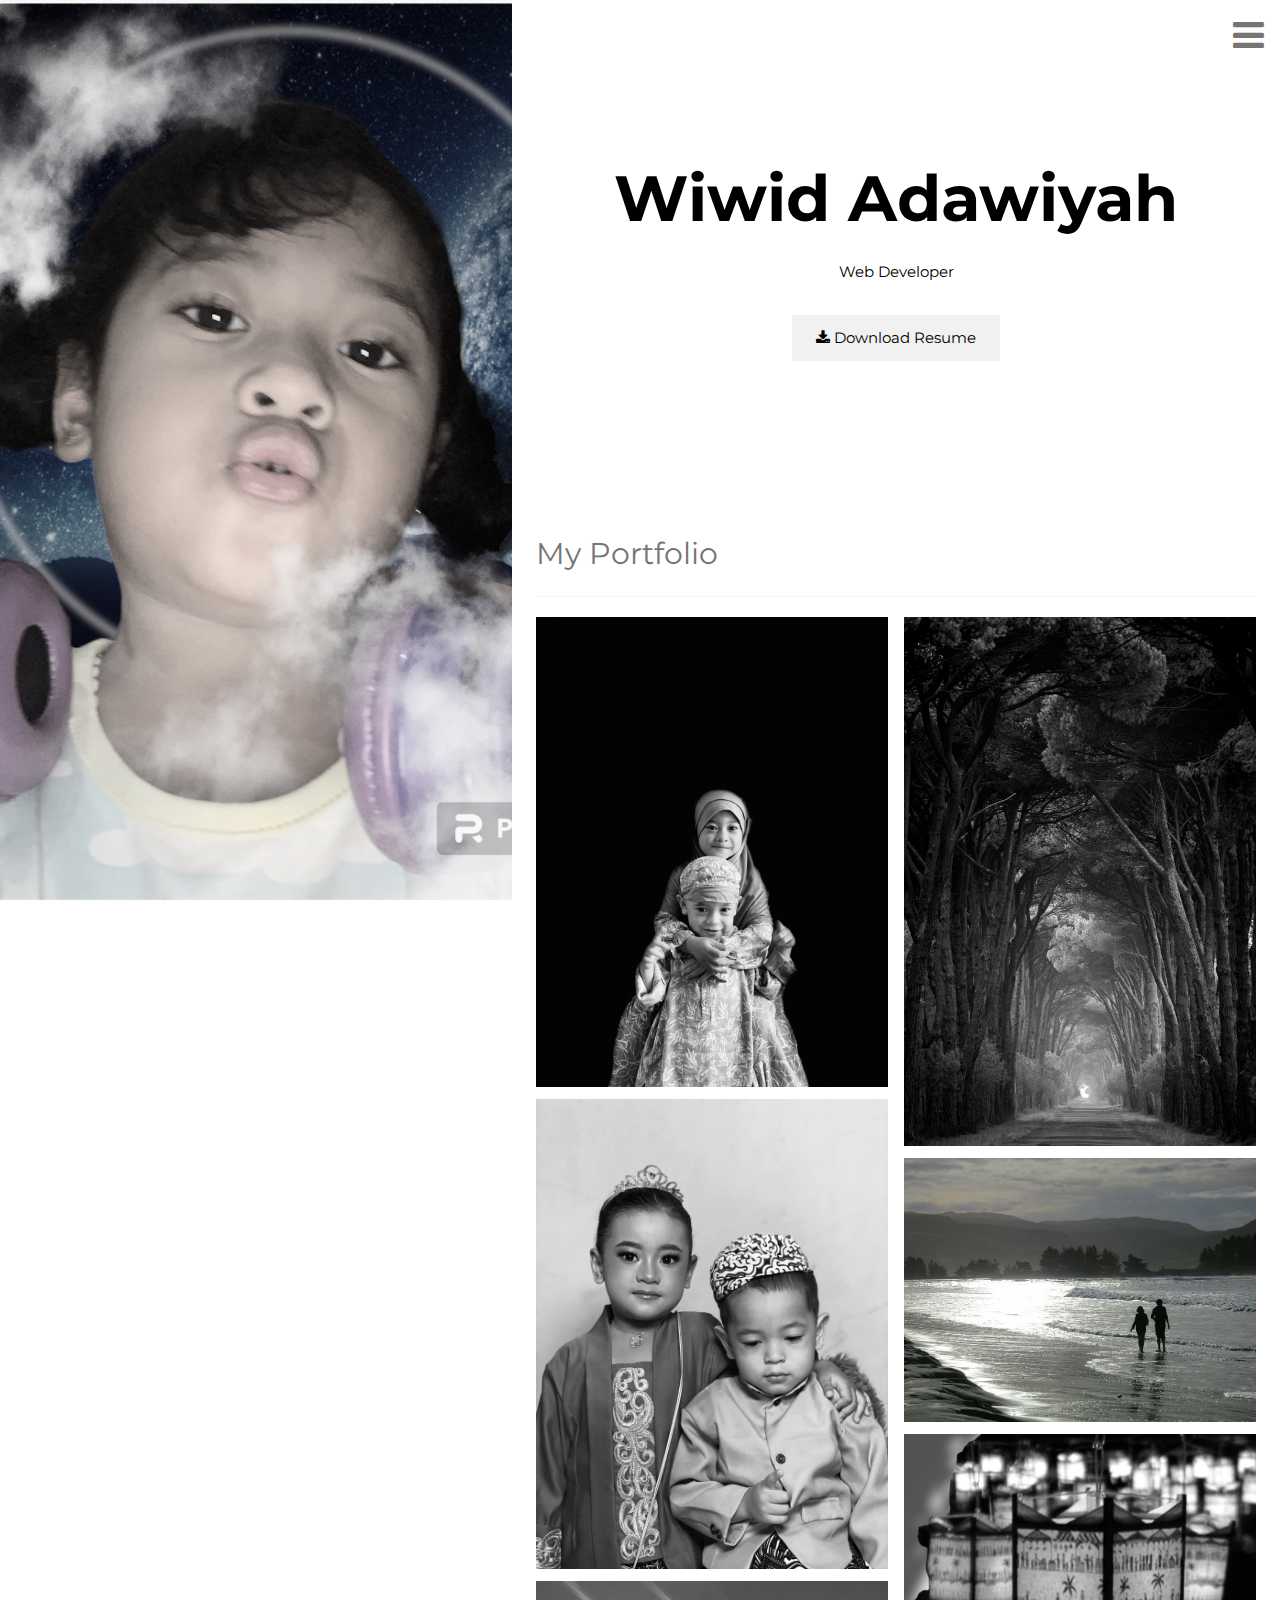
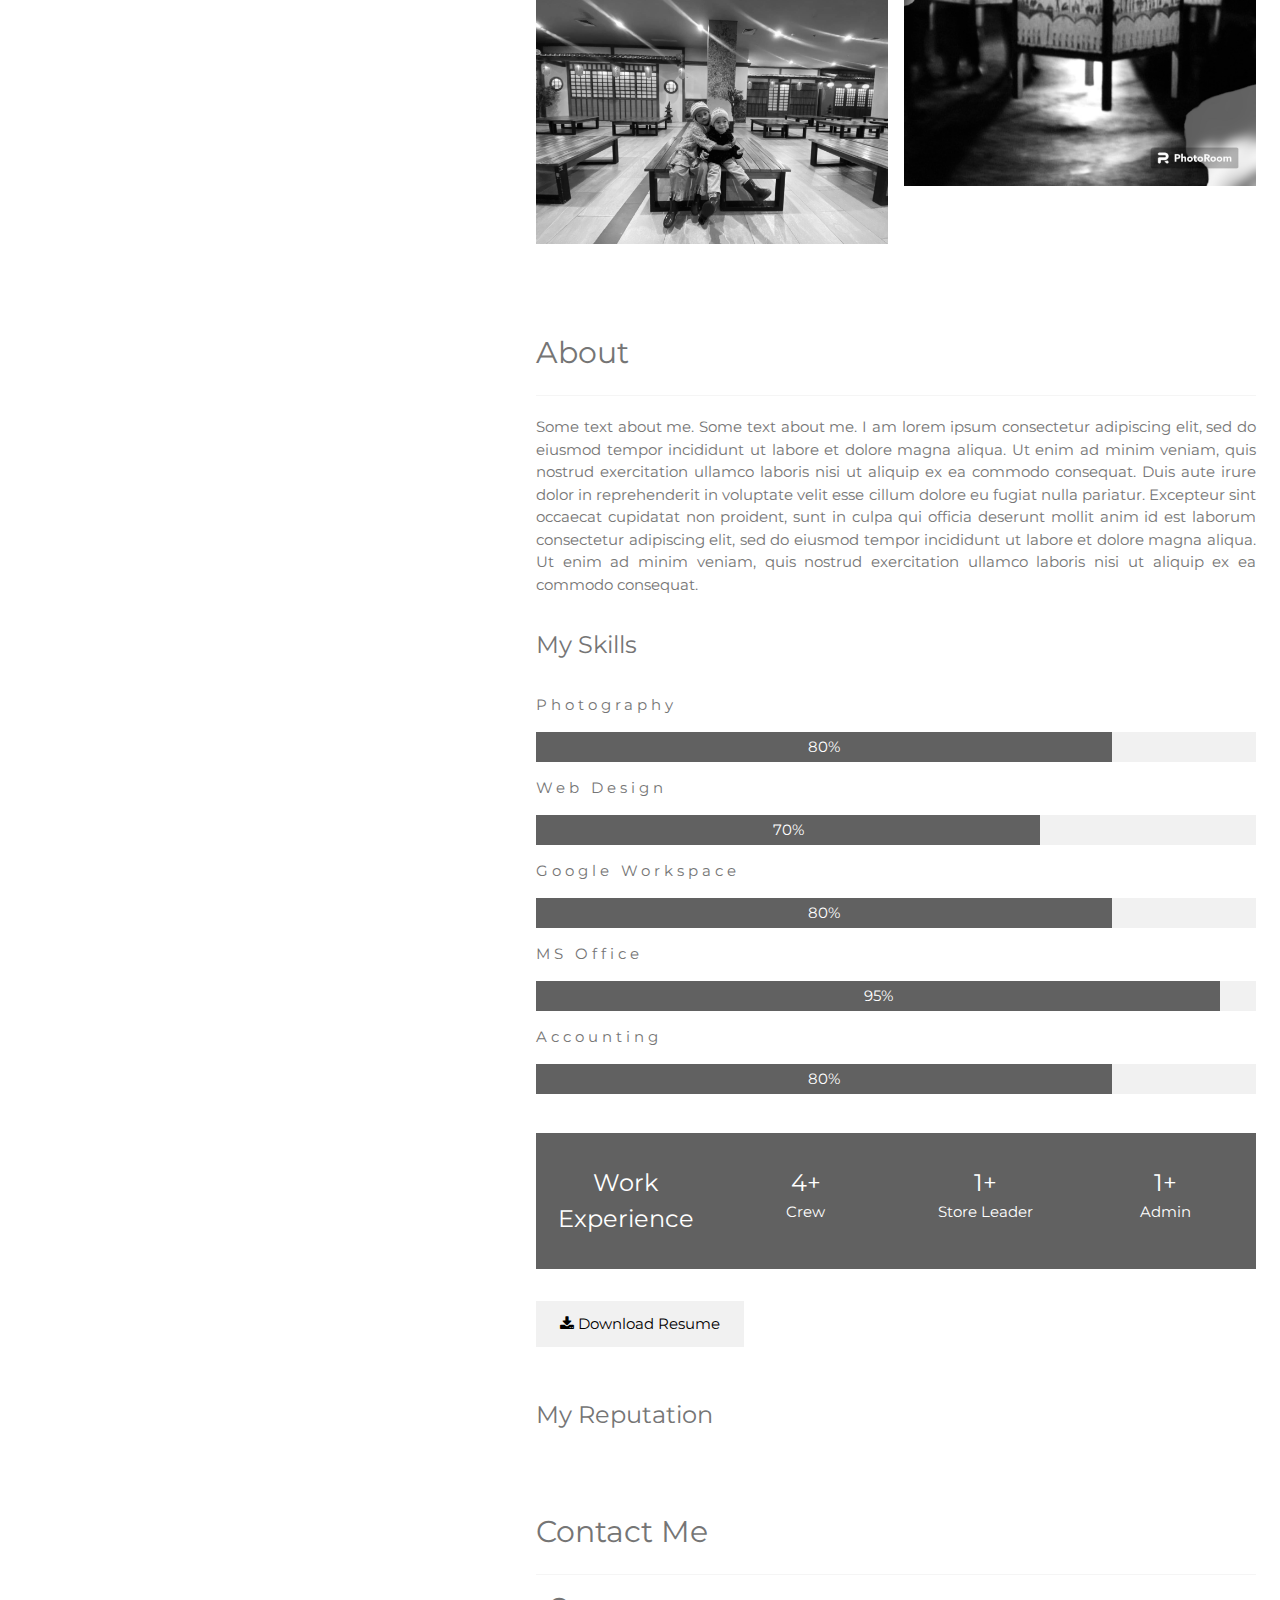
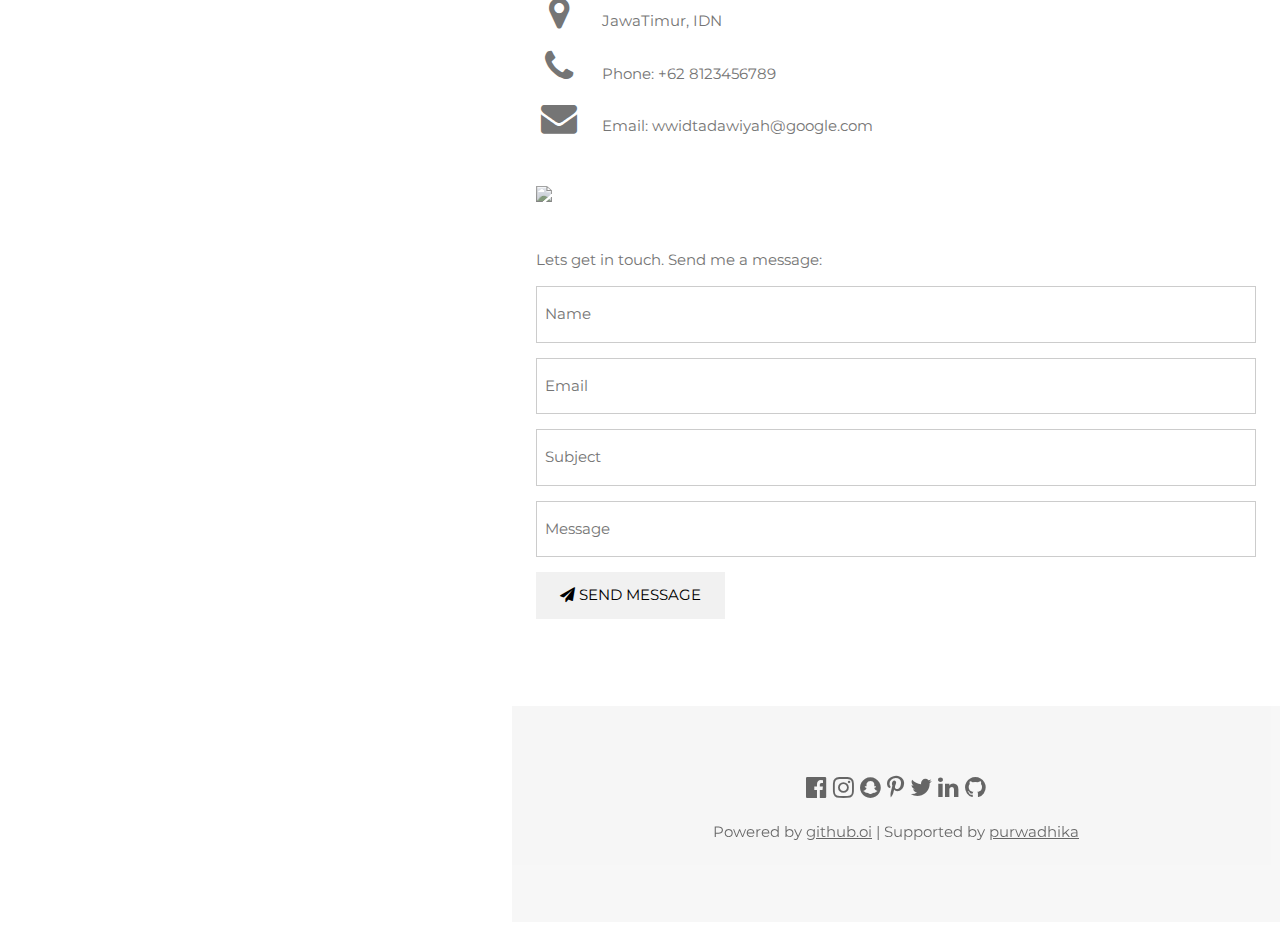
==== index.html @ 4a8b93b8 "add" ====
<!DOCTYPE html>
<html>
<title>Web Portofolio</title>
<meta charset="UTF-8">
<meta name="viewport" content="width=device-width, initial-scale=1">
<link rel="stylesheet" href="https://www.w3schools.com/w3css/4/w3.css">
<link rel="stylesheet" href="https://fonts.googleapis.com/css?family=Montserrat">
<link rel="stylesheet" href="https://cdnjs.cloudflare.com/ajax/libs/font-awesome/4.7.0/css/font-awesome.min.css">
<style>
body, h1,h2,h3,h4,h5,h6 {font-family: "Montserrat", sans-serif}
.w3-row-padding img {margin-bottom: 12px}
.bgimg {
  background-position: center;
  background-repeat: no-repeat;
  background-size: cover;
  background-image: url('img/mono_profil_img.jpeg');
  min-height: 100%;
}
</style>
<body>

<!-- Sidebar with image -->
<nav class="w3-sidebar w3-hide-medium w3-hide-small" style="width:40%">
  <div class="bgimg"></div>
</nav>

<!-- Hidden Sidebar (reveals when clicked on menu icon)-->
<nav class="w3-sidebar w3-black w3-animate-right w3-xxlarge" style="display:none;padding-top:150px;right:0;z-index:2" id="mySidebar">
  <a href="javascript:void(0)" onclick="closeNav()" class="w3-button w3-black w3-xxxlarge w3-display-topright" style="padding:0 12px;">
    <i class="fa fa-remove"></i>
  </a>
  <div class="w3-bar-block w3-center">
    <a href="#" class="w3-bar-item w3-button w3-text-grey w3-hover-black" onclick="closeNav()">Home</a>
    <a href="#portfolio" class="w3-bar-item w3-button w3-text-grey w3-hover-black" onclick="closeNav()">Portfolio</a>
    <a href="#about" class="w3-bar-item w3-button w3-text-grey w3-hover-black" onclick="closeNav()">About</a>
    <a href="#contact" class="w3-bar-item w3-button w3-text-grey w3-hover-black" onclick="closeNav()">Contact</a>
  </div>
</nav>

<!-- Page Content -->
<div class="w3-main w3-padding-large" style="margin-left:40%">

  <!-- Menu icon to open sidebar -->
  <span class="w3-button w3-top w3-white w3-xxlarge w3-text-grey w3-hover-text-black" style="width:auto;right:0;" onclick="openNav()"><i class="fa fa-bars"></i></span>

  <!-- Header -->
  <header class="w3-container w3-center" style="padding:128px 16px" id="home">
    <h1 class="w3-jumbo"><b>Wiwid Adawiyah</b></h1>
    <p>Web Developer</p>
    <img src="img/mono_profil_img.jpeg" class="w3-image w3-hide-large w3-hide-small w3-round" style="display:block;width:60%;margin:auto;">
    <img src="img/mono_profil_img.jpeg" class="w3-image w3-hide-large w3-hide-medium w3-round" width="1000" height="1333">
    <button class="w3-button w3-light-grey w3-padding-large w3-margin-top">
      <i class="fa fa-download"></i> Download Resume
    </button>
  </header>

  <!-- Portfolio Section -->
  <div class="w3-padding-32 w3-content" id="portfolio">
    <h2 class="w3-text-grey">My Portfolio</h2>
    <hr class="w3-opacity">

    <!-- Grid for photos -->
    <div class="w3-row-padding" style="margin:0 -16px">
      <div class="w3-half">
        <img src="img/mono_dark.jpg" style="width:100%">
        <img src="img/mono_kartini.jpg" style="width:100%">
        <img src="img/mono_salju.jpg" style="width:100%">
      </div>

      <div class="w3-half">
        <img src="img/mono_natur.jpeg" style="width:100%">
        <img src="img/mono_beach.jpeg" style="width:100%">
        <img src="img/damarkurung.JPG" style="width:100%">
      </div>
    <!-- End photo grid -->
    </div>
  <!-- End Portfolio Section -->
  </div>

  <!-- About Section -->
  <div class="w3-content w3-justify w3-text-grey w3-padding-32" id="about">
    <h2>About</h2>
    <hr class="w3-opacity">
    <p>Some text about me. Some text about me. I am lorem ipsum consectetur adipiscing elit, sed do eiusmod tempor incididunt ut labore et dolore magna aliqua. Ut enim ad minim veniam, quis nostrud exercitation ullamco laboris nisi ut aliquip ex ea commodo
      consequat. Duis aute irure dolor in reprehenderit in voluptate velit esse cillum dolore eu fugiat nulla pariatur. Excepteur sint occaecat cupidatat non proident, sunt in culpa qui officia deserunt mollit anim id est laborum consectetur adipiscing
      elit, sed do eiusmod tempor incididunt ut labore et dolore magna aliqua. Ut enim ad minim veniam, quis nostrud exercitation ullamco laboris nisi ut aliquip ex ea commodo consequat.
    </p>
    <h3 class="w3-padding-16">My Skills</h3>
    <p class="w3-wide">Photography</p>
    <div class="w3-light-grey">
      <div class="w3-container w3-center w3-padding-small w3-dark-grey" style="width:80%">80%</div>
    </div>
    <p class="w3-wide">Web Design</p>
    <div class="w3-light-grey">
      <div class="w3-container w3-center w3-padding-small w3-dark-grey" style="width:70%">70%</div>
    </div>
    <p class="w3-wide">Google Workspace</p>
    <div class="w3-light-grey">
      <div class="w3-container w3-center w3-padding-small w3-dark-grey" style="width:80%">80%</div>
    </div>
    <p class="w3-wide">MS Office</p>
    <div class="w3-light-grey">
      <div class="w3-container w3-center w3-padding-small w3-dark-grey" style="width:95%">95%</div>
    </div>
    <p class="w3-wide">Accounting</p>
    <div class="w3-light-grey">
      <div class="w3-container w3-center w3-padding-small w3-dark-grey" style="width:80%">80%</div>
    </div><br>

    <div class="w3-row w3-center w3-dark-grey w3-padding-16 w3-section">
      <div class="w3-quarter w3-section">
        <span class="w3-xlarge">Work Experience</span><br> 
      </div>
      <div class="w3-quarter w3-section">
        <span class="w3-xlarge">4+</span><br>
        Crew
      </div>
      <div class="w3-quarter w3-section">
        <span class="w3-xlarge">1+</span><br>
        Store Leader
      </div>
      <div class="w3-quarter w3-section">
        <span class="w3-xlarge">1+</span><br>
        Admin
      </div>
    </div>

    <button class="w3-button w3-light-grey w3-padding-large w3-section">
      <i class="fa fa-download"></i> Download Resume
    </button>

    <!-- Testimonials -->
    <h3 class="w3-padding-24">My Reputation</h3>


  <!-- Contact Section -->
  <div class="w3-padding-32 w3-content w3-text-grey" id="contact" style="margin-bottom:64px">
    <h2>Contact Me</h2>
    <hr class="w3-opacity">

    <div class="w3-section">
      <p><i class="fa fa-map-marker fa-fw w3-xxlarge w3-margin-right"></i> JawaTimur, IDN</p>
      <p><i class="fa fa-phone fa-fw w3-xxlarge w3-margin-right"></i> Phone: +62 8123456789</p>
      <p><i class="fa fa-envelope fa-fw w3-xxlarge w3-margin-right"> </i> Email: wwidtadawiyah@google.com</p>
    </div>
    
    <!-- Image of location/map -->
    <img src="img/satelitMap.png" class="w3-image w3-greyscale" style="width:100%;margin:32px 0">
   
    <p>Lets get in touch. Send me a message:</p>
    <form action="/action_page.php" target="_blank">
      <p><input class="w3-input w3-padding-16 w3-border" type="text" placeholder="Name" required name="Name"></p>
      <p><input class="w3-input w3-padding-16 w3-border" type="text" placeholder="Email" required name="Email"></p>
      <p><input class="w3-input w3-padding-16 w3-border" type="text" placeholder="Subject" required name="Subject"></p>
      <p><input class="w3-input w3-padding-16 w3-border" type="text" placeholder="Message" required name="Message"></p>
      <p>
        <button class="w3-button w3-light-grey w3-padding-large" type="submit">
          <i class="fa fa-paper-plane"></i> SEND MESSAGE
        </button>
      </p>
    </form>
  <!-- End Contact Section -->
  </div>  
  
  <!-- Footer -->
  <footer class="w3-container w3-padding-64 w3-light-grey w3-center w3-opacity w3-xlarge" style="margin:-24px">
    <i class="fa fa-facebook-official w3-hover-opacity"></i>
    <i class="fa fa-instagram w3-hover-opacity"></i>
    <i class="fa fa-snapchat w3-hover-opacity"></i>
    <i class="fa fa-pinterest-p w3-hover-opacity"></i>
    <i class="fa fa-twitter w3-hover-opacity"></i>
    <i class="fa fa-linkedin w3-hover-opacity"></i>
    <i class="fa fa-github w3-hover-opacity"></i>
    <p class="w3-medium">Powered by <a href="https://github.com/wiwidadawiyah" target="_blank" class="w3-hover-text-green">github.oi</a>
                         | Supported by <a href="https://purwadhika.com/" target="_blank" class="w3-hover-text-green">purwadhika</a></p>
  <!-- End footer -->
  </footer>
  
<!-- END PAGE CONTENT -->
</div>

<script>
// Open and close sidebar
function openNav() {
  document.getElementById("mySidebar").style.width = "60%";
  document.getElementById("mySidebar").style.display = "block";
}

function closeNav() {
  document.getElementById("mySidebar").style.display = "none";
}
</script>

</body>
</html>
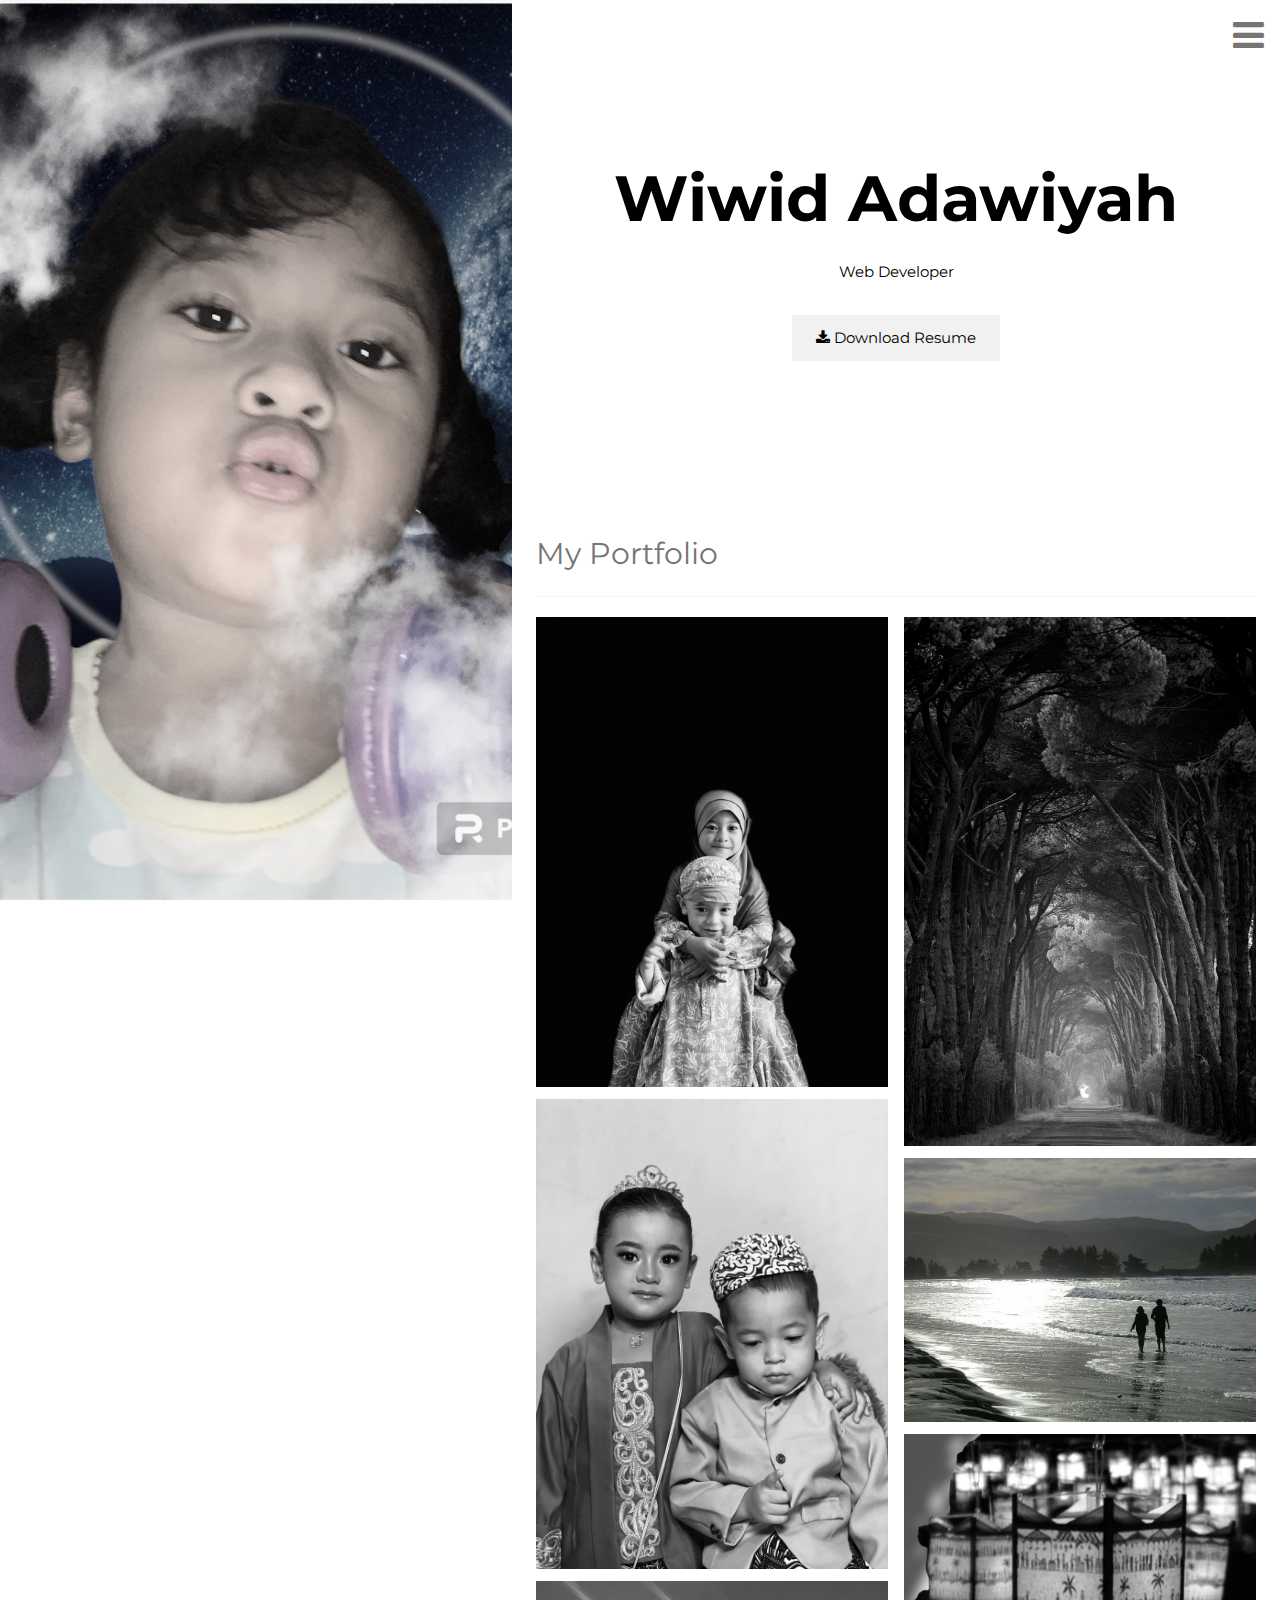
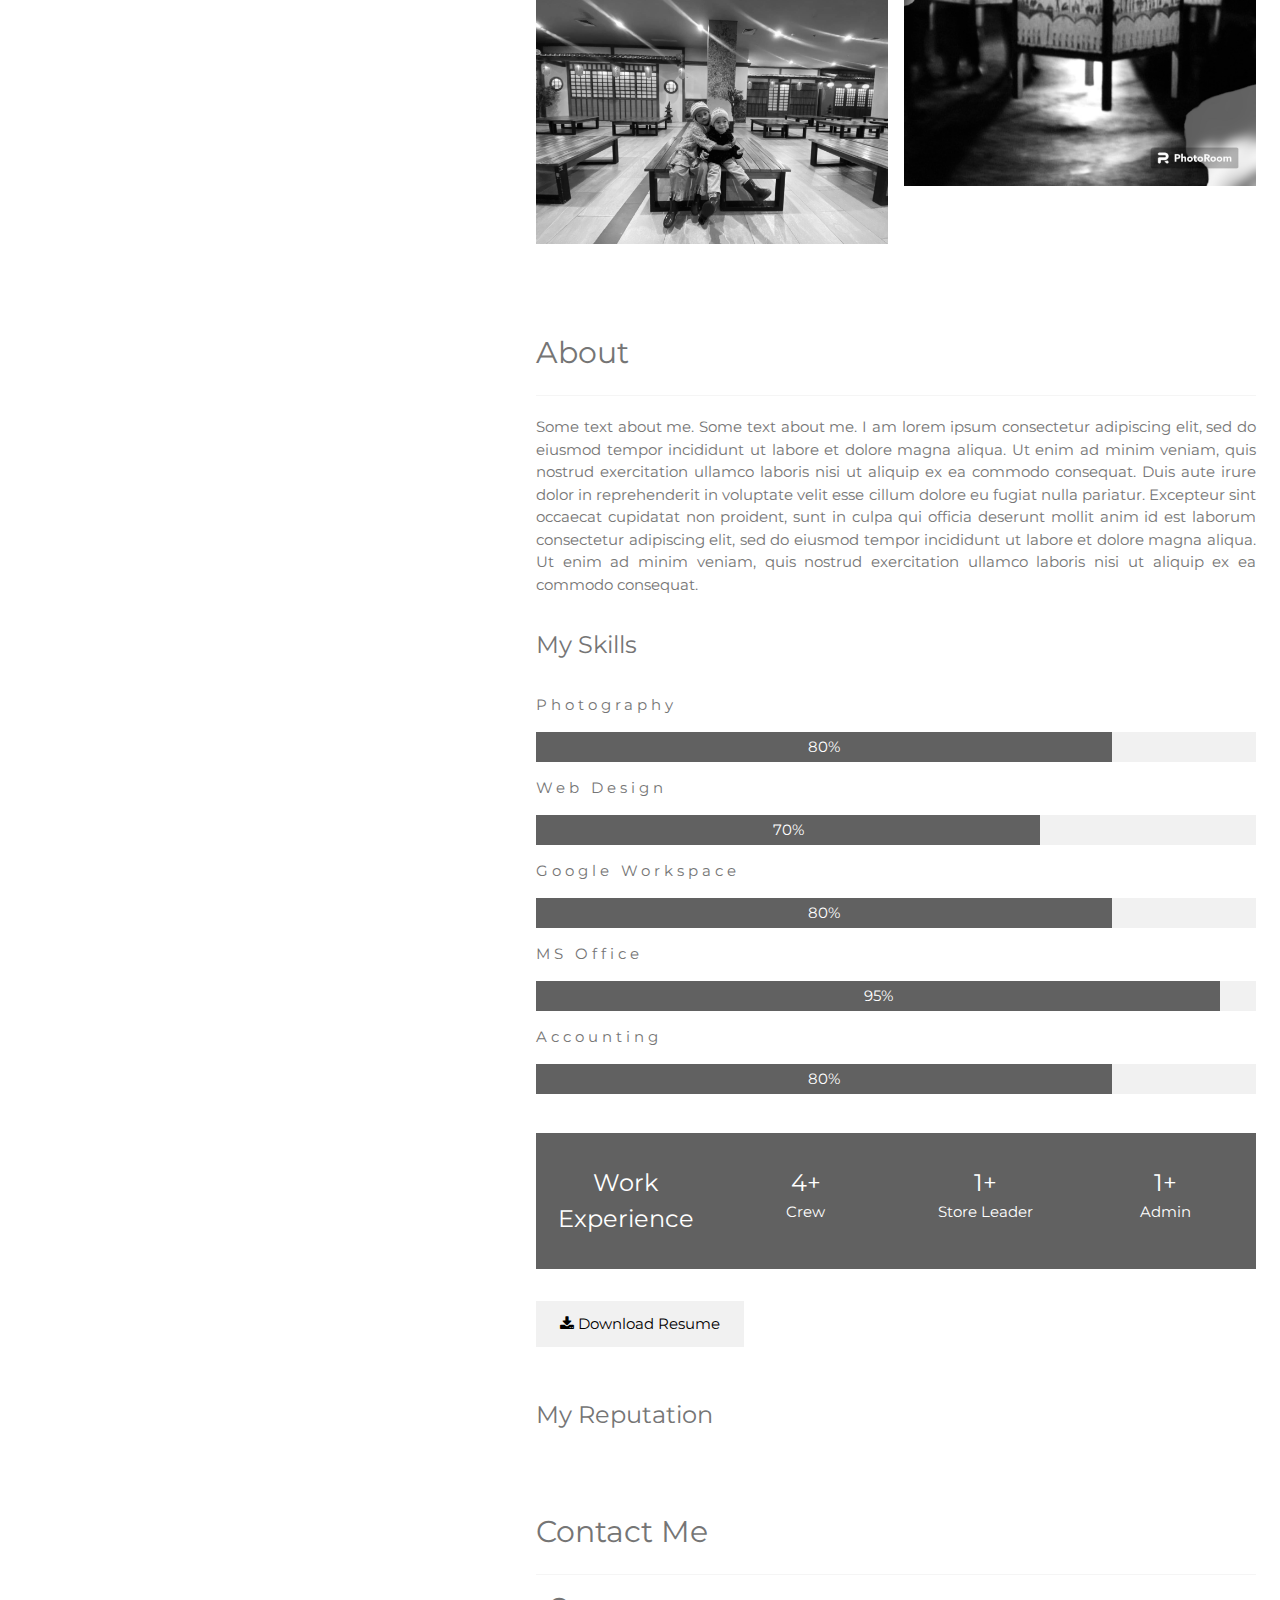
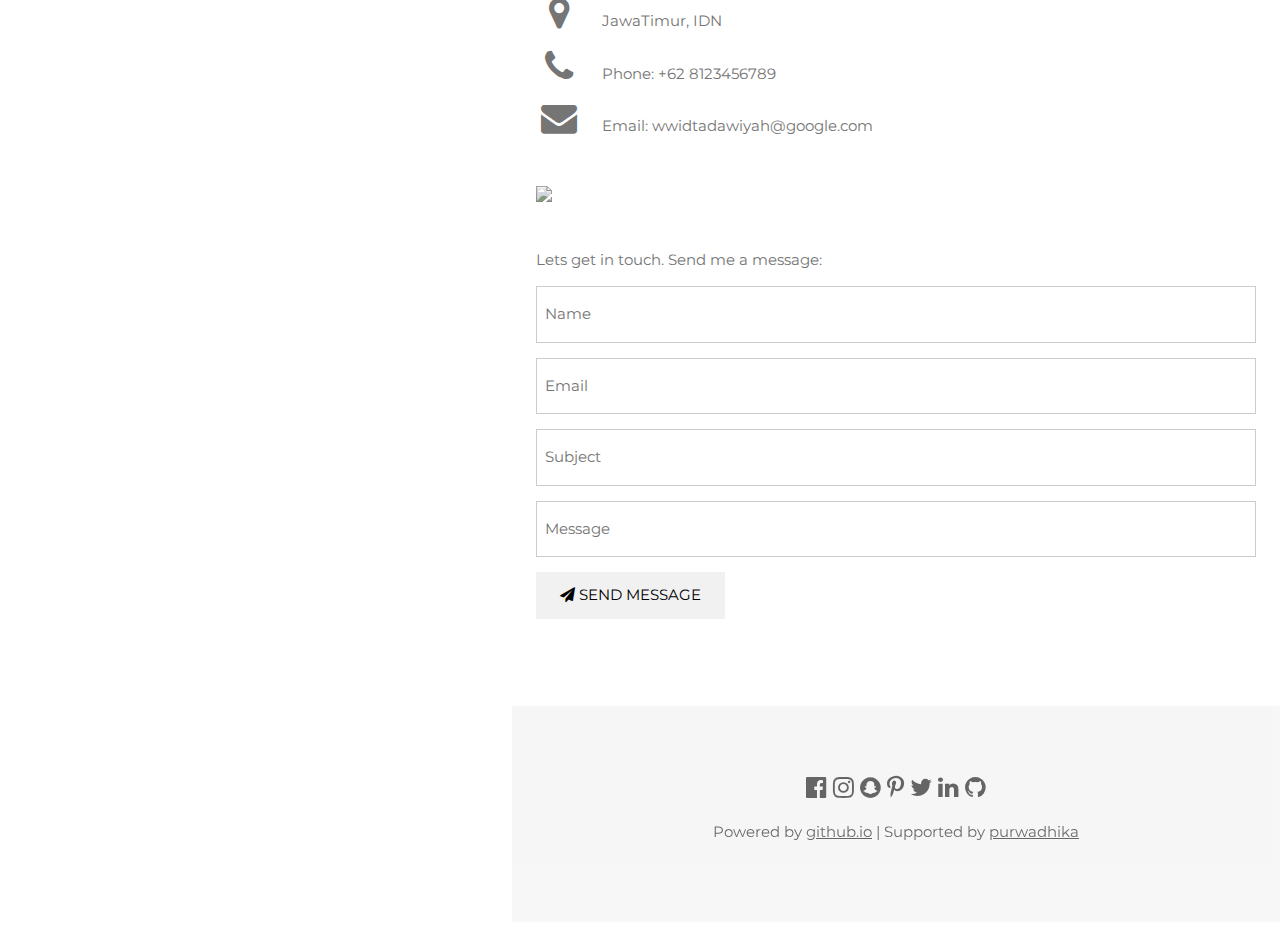
==== commit 1bff6804: "Update index.html" ====
--- a/index.html
+++ b/index.html
@@ -1,6 +1,6 @@
 <!DOCTYPE html>
 <html>
-<title>Web Portofolio</title>
+<title>Adawiyah Web Portofolio</title>
 <meta charset="UTF-8">
 <meta name="viewport" content="width=device-width, initial-scale=1">
 <link rel="stylesheet" href="https://www.w3schools.com/w3css/4/w3.css">
@@ -171,7 +171,7 @@
     <i class="fa fa-twitter w3-hover-opacity"></i>
     <i class="fa fa-linkedin w3-hover-opacity"></i>
     <i class="fa fa-github w3-hover-opacity"></i>
-    <p class="w3-medium">Powered by <a href="https://github.com/wiwidadawiyah" target="_blank" class="w3-hover-text-green">github.oi</a>
+    <p class="w3-medium">Powered by <a href="https://github.com/wiwidadawiyah" target="_blank" class="w3-hover-text-green">github.io</a>
                          | Supported by <a href="https://purwadhika.com/" target="_blank" class="w3-hover-text-green">purwadhika</a></p>
   <!-- End footer -->
   </footer>
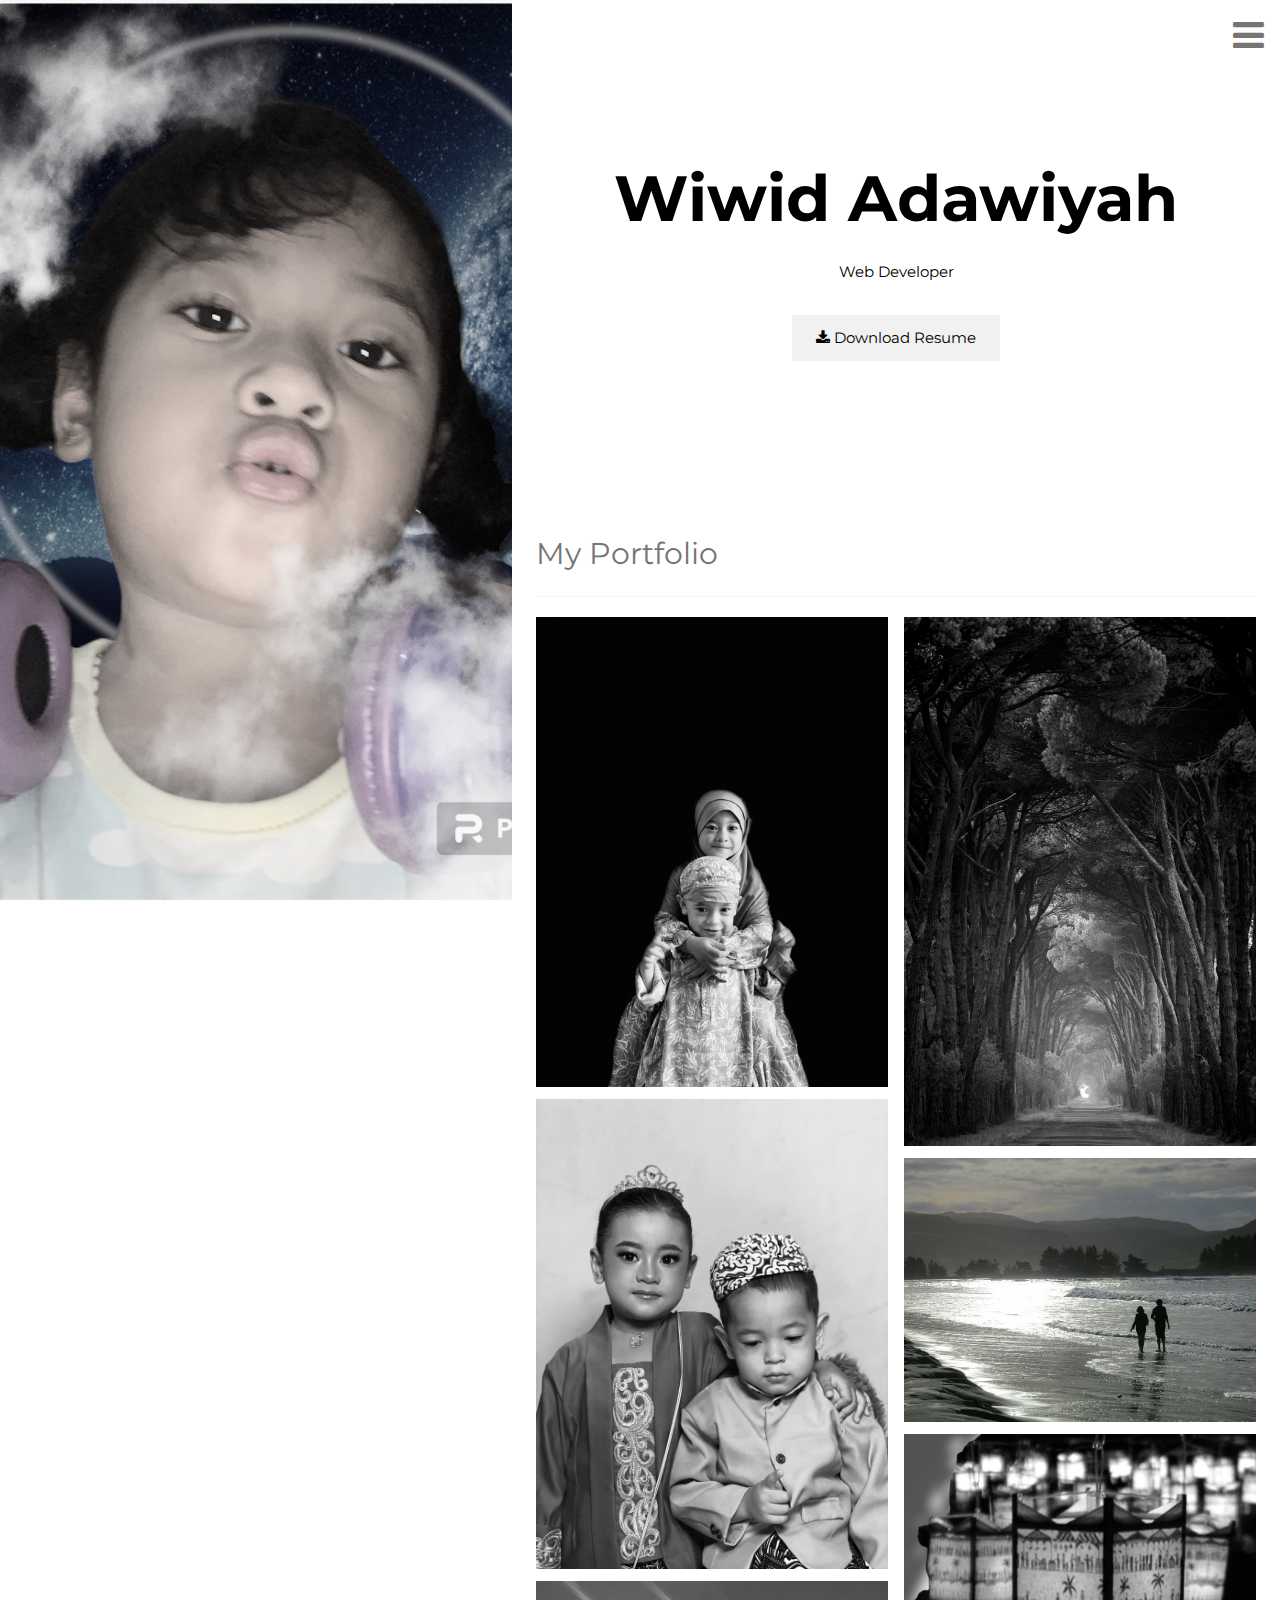
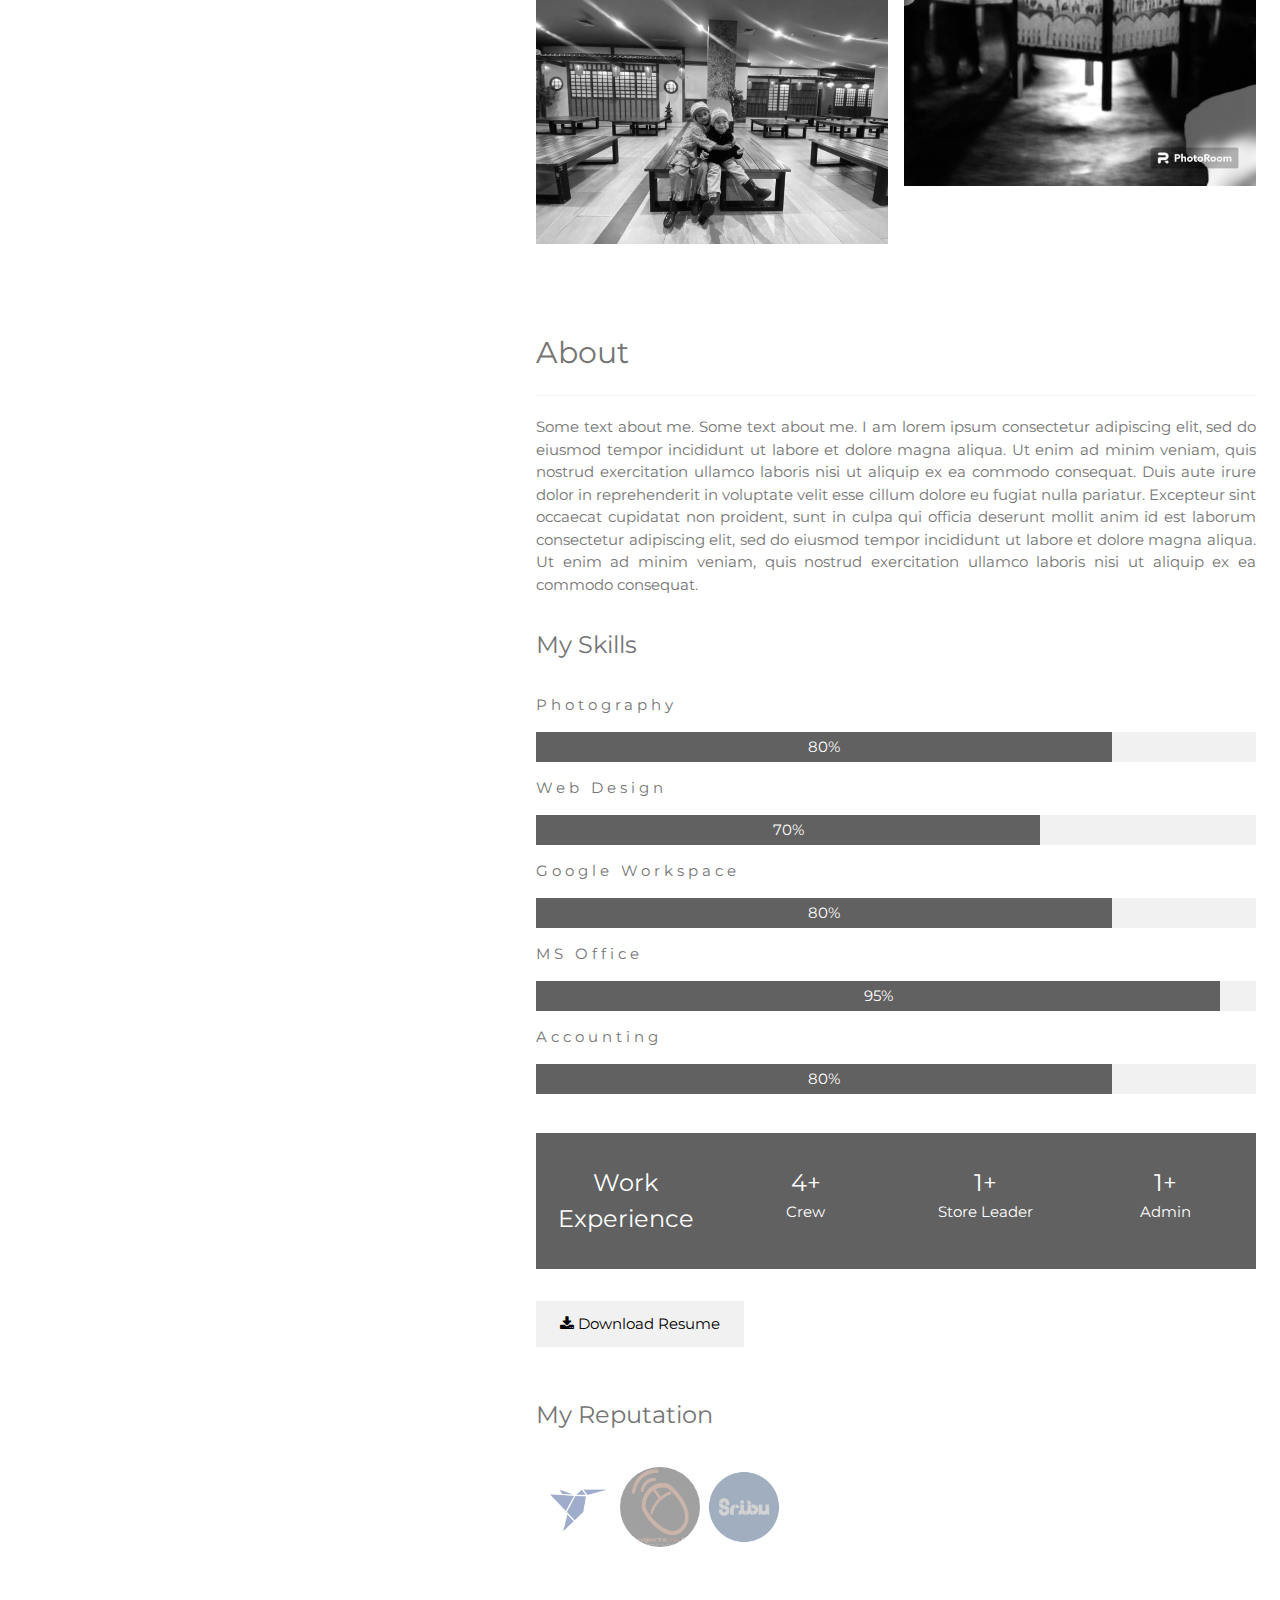
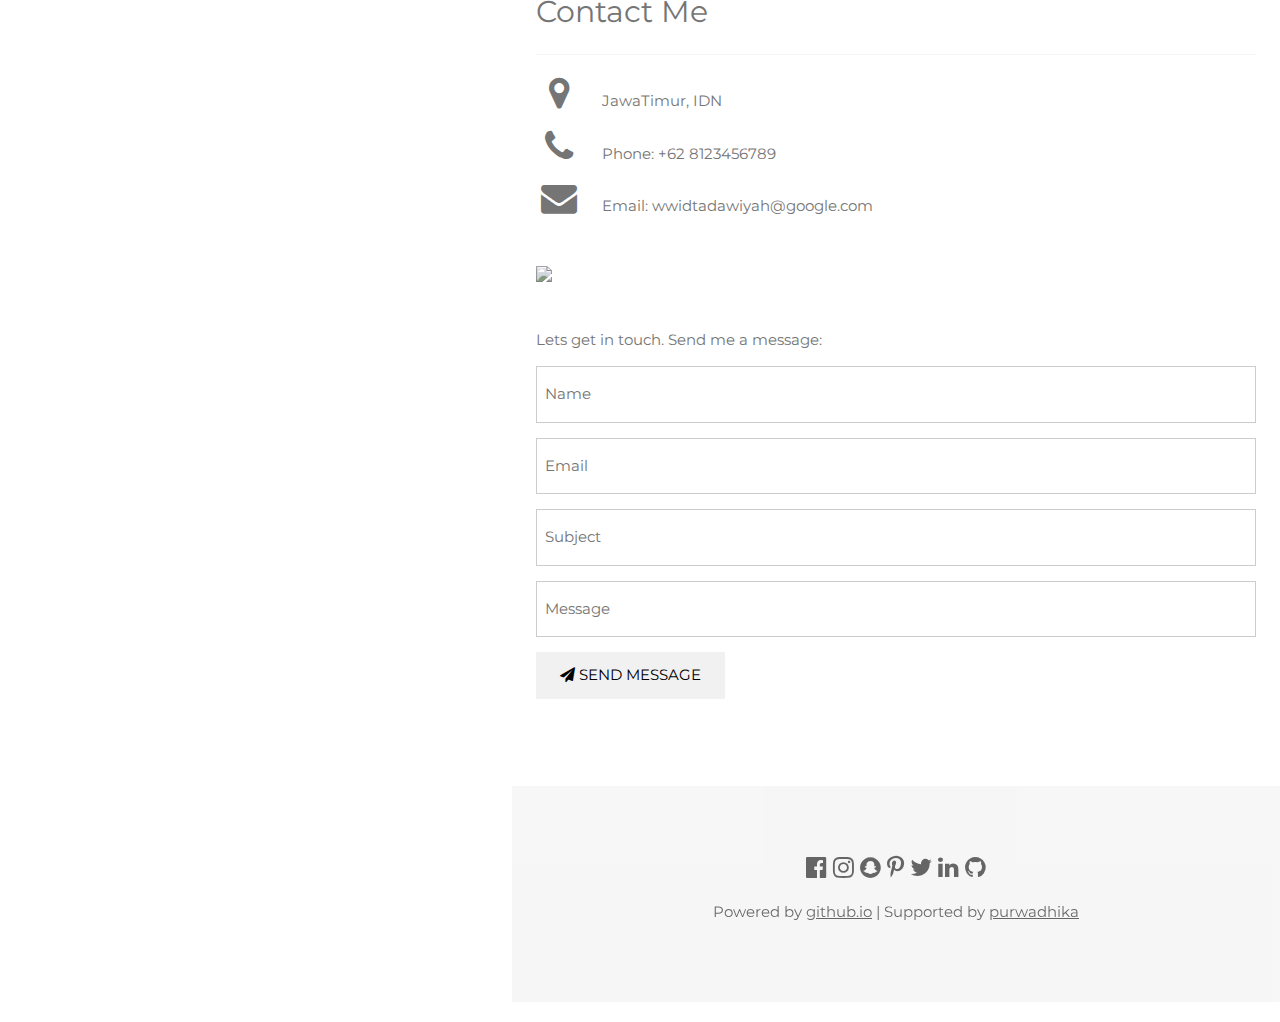
==== commit b7c824d4: "ref" ====
--- a/index.html
+++ b/index.html
@@ -131,7 +131,11 @@
 
     <!-- Testimonials -->
     <h3 class="w3-padding-24">My Reputation</h3>
+      <img src="img/fri copy.png" alt="Avatar" class="w3-hover-opacity w3-padding-medium w3-center w3-circle" style="width:80px">
 
+      <img src="img/pid.png" alt="Avatar" class="w3-hover-opacity w3-padding-medium w3-center w3-circle" style="width:80px">
+      
+      <img src="img/sribu.png" alt="Avatar" class="w3-hover-opacity w3-padding-medium w3-center w3-circle" style="width:80px"><br>
 
   <!-- Contact Section -->
   <div class="w3-padding-32 w3-content w3-text-grey" id="contact" style="margin-bottom:64px">
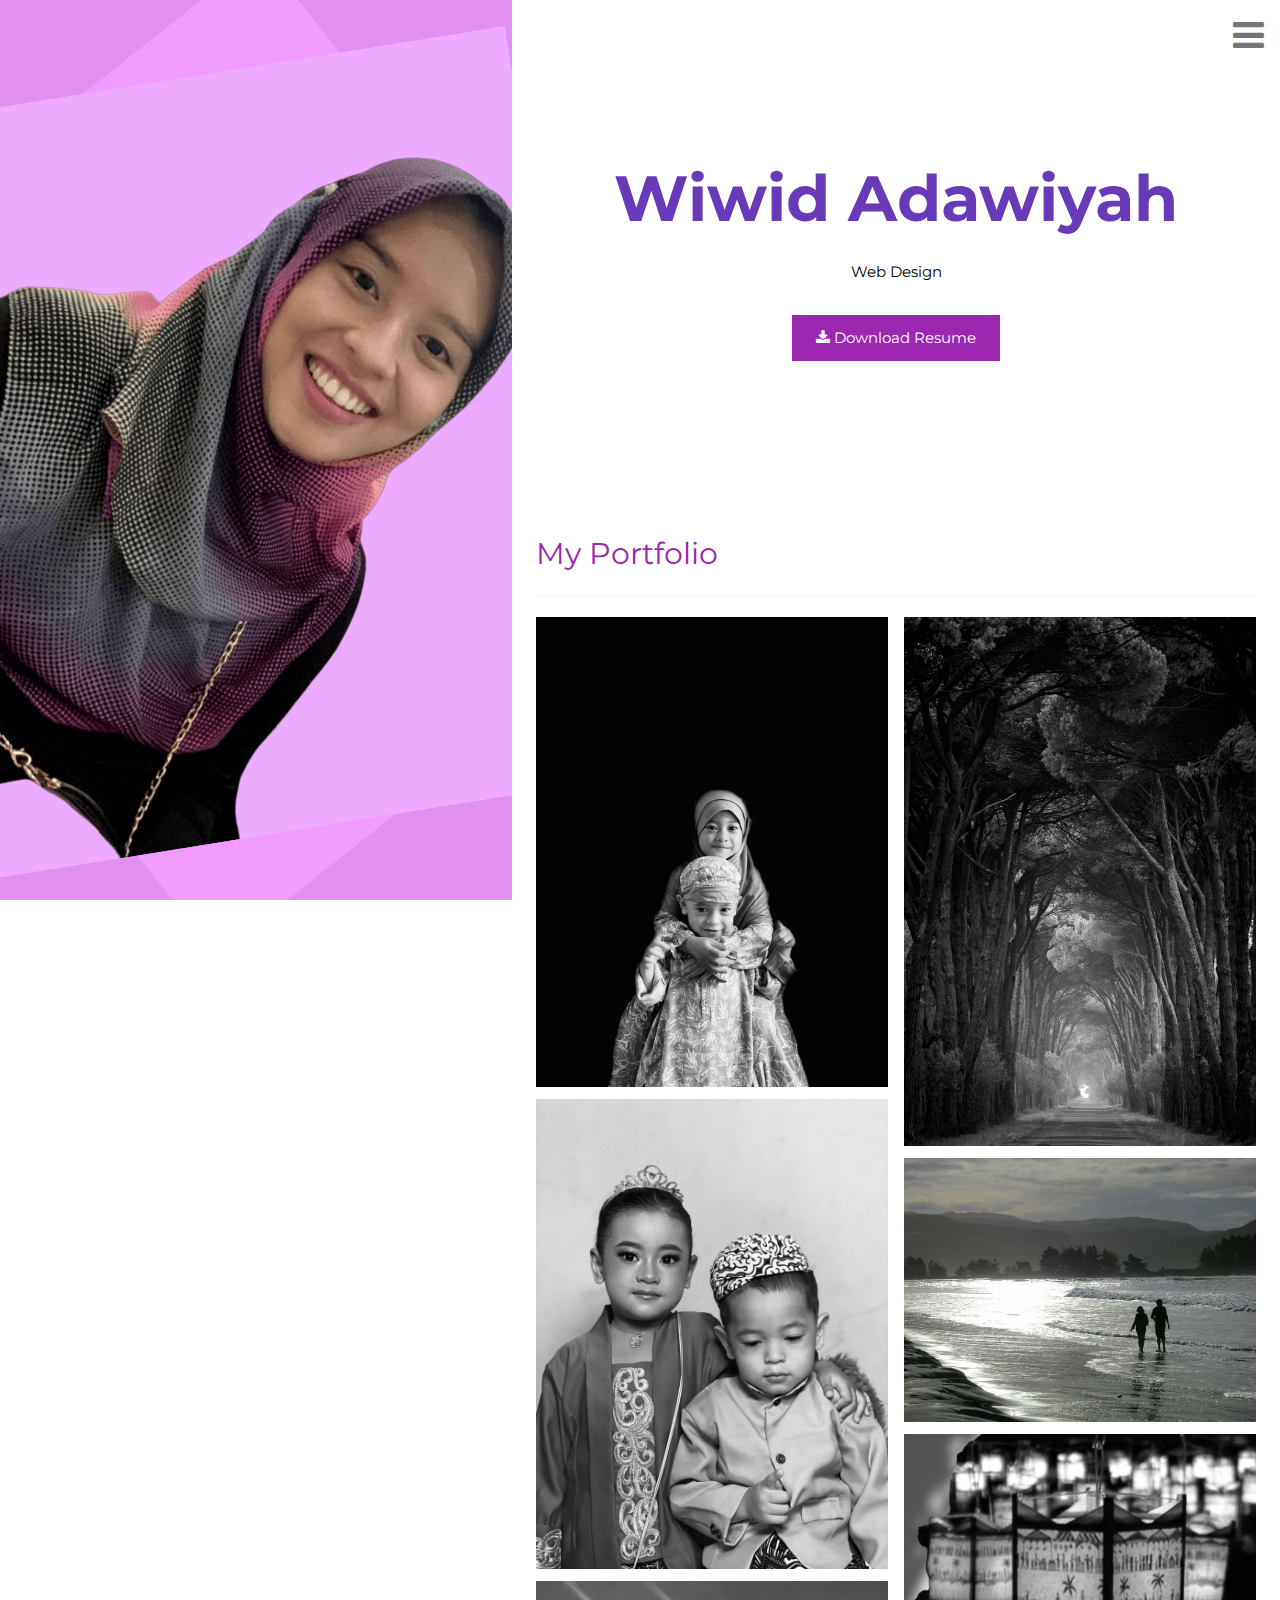
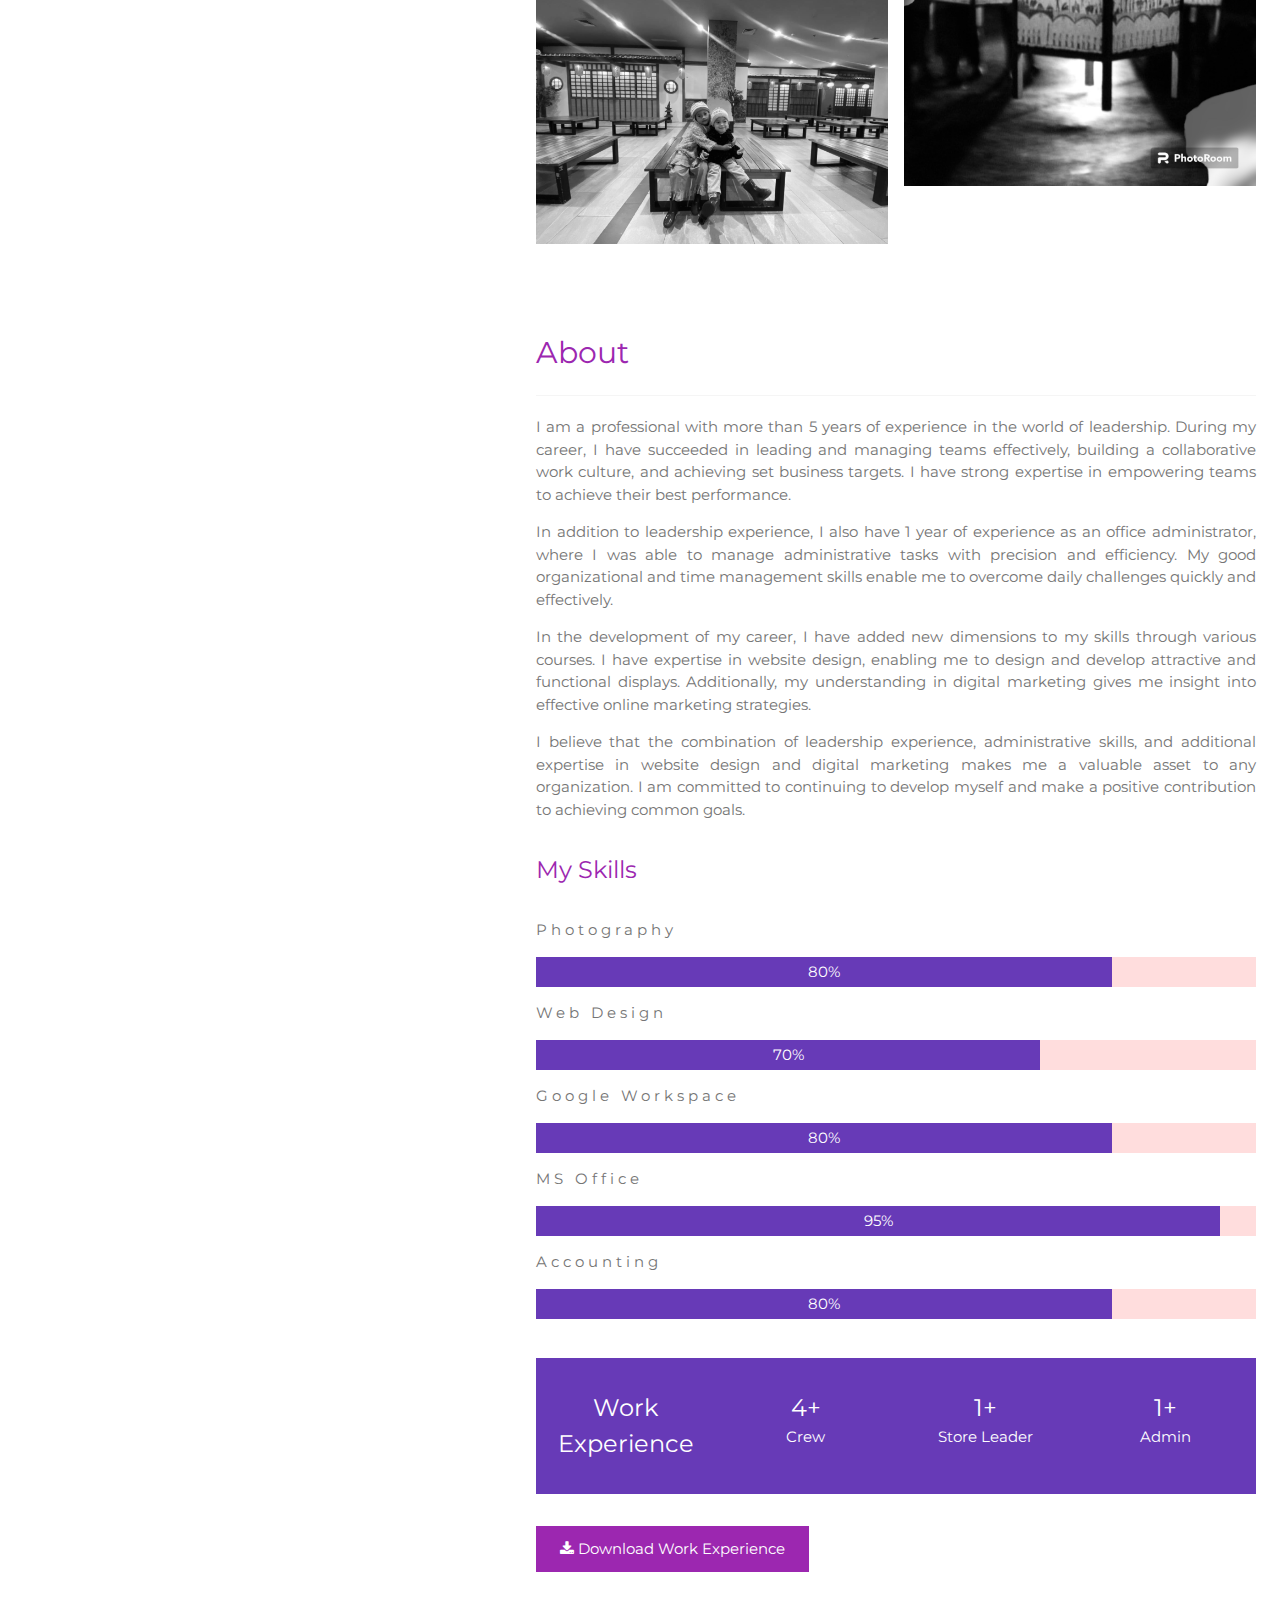
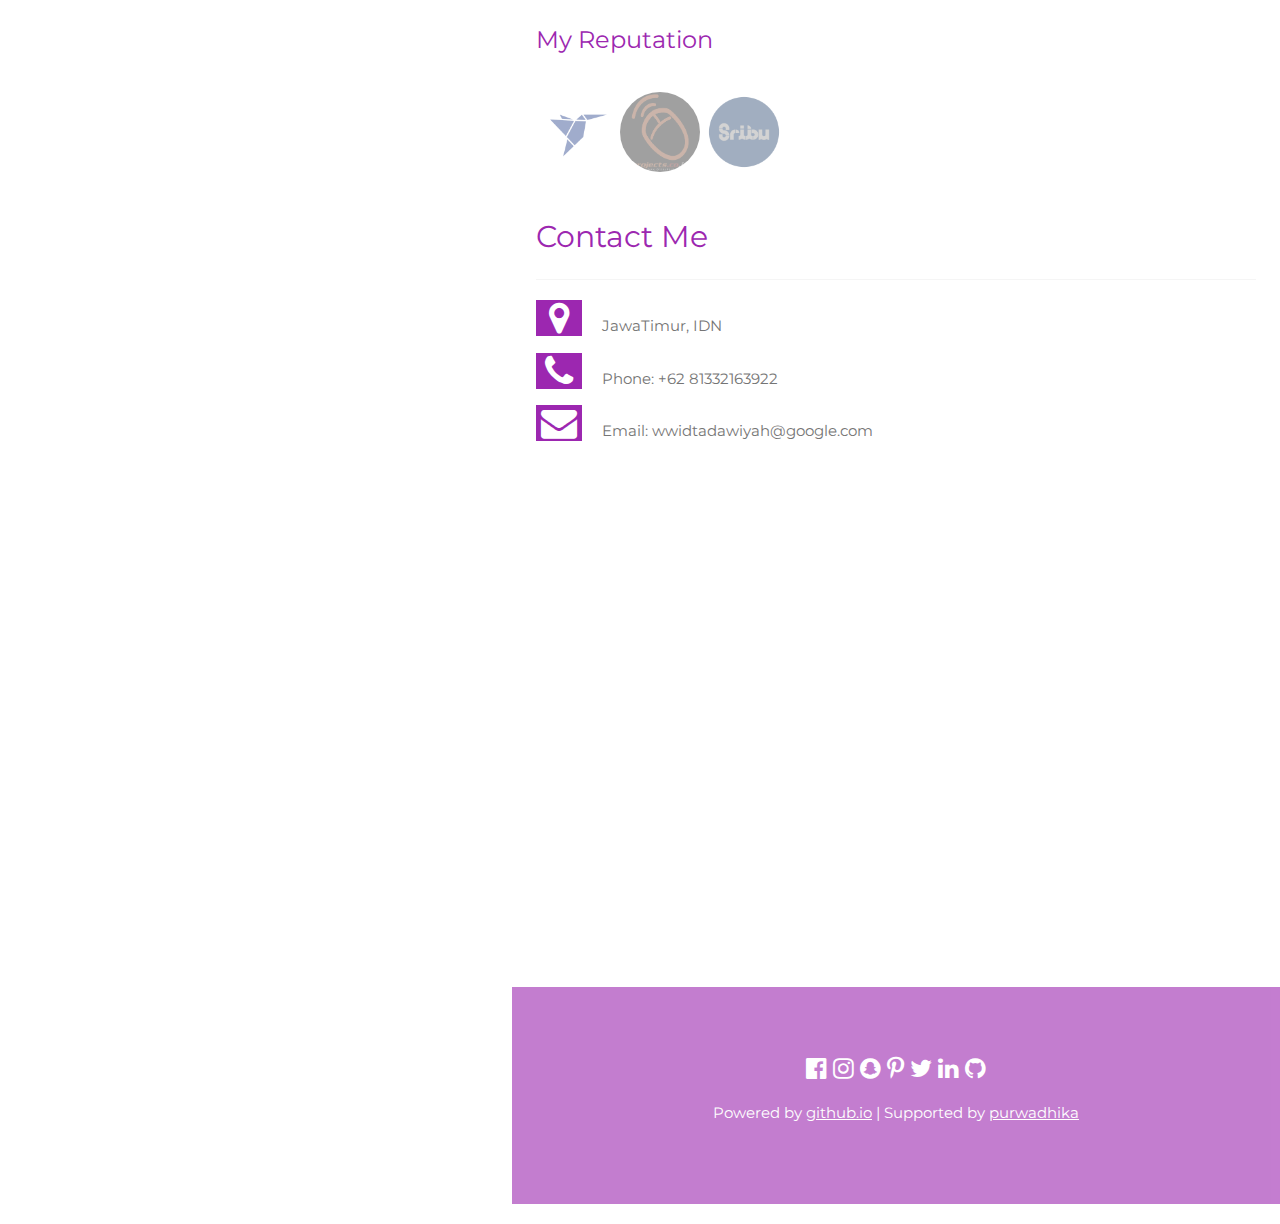
==== commit 2092e409: "update & change color" ====
--- a/index.html
+++ b/index.html
@@ -6,6 +6,7 @@
 <link rel="stylesheet" href="https://www.w3schools.com/w3css/4/w3.css">
 <link rel="stylesheet" href="https://fonts.googleapis.com/css?family=Montserrat">
 <link rel="stylesheet" href="https://cdnjs.cloudflare.com/ajax/libs/font-awesome/4.7.0/css/font-awesome.min.css">
+<!-- <link rel="stylesheet" href="style.css"> -->
 <style>
 body, h1,h2,h3,h4,h5,h6 {font-family: "Montserrat", sans-serif}
 .w3-row-padding img {margin-bottom: 12px}
@@ -13,9 +14,10 @@
   background-position: center;
   background-repeat: no-repeat;
   background-size: cover;
-  background-image: url('img/mono_profil_img.jpeg');
+  background-image: url('img/main-profil-img.png');
   min-height: 100%;
 }
+
 </style>
 <body>
 
@@ -45,18 +47,18 @@
 
   <!-- Header -->
   <header class="w3-container w3-center" style="padding:128px 16px" id="home">
-    <h1 class="w3-jumbo"><b>Wiwid Adawiyah</b></h1>
-    <p>Web Developer</p>
+    <h1 class="w3-jumbo w3-text-deep-purple"><b>Wiwid Adawiyah</b></h1>
+    <p>Web Design</p>
     <img src="img/mono_profil_img.jpeg" class="w3-image w3-hide-large w3-hide-small w3-round" style="display:block;width:60%;margin:auto;">
     <img src="img/mono_profil_img.jpeg" class="w3-image w3-hide-large w3-hide-medium w3-round" width="1000" height="1333">
-    <button class="w3-button w3-light-grey w3-padding-large w3-margin-top">
+    <a class="w3-button w3-purple w3-padding-large w3-margin-top" target="_blank" href="https://drive.google.com/file/d/1vS2AKjcBrk6vDIzCUboHW1k1NSq4RQog/view?usp=sharing" >
       <i class="fa fa-download"></i> Download Resume
-    </button>
+    </a>
   </header>
 
   <!-- Portfolio Section -->
   <div class="w3-padding-32 w3-content" id="portfolio">
-    <h2 class="w3-text-grey">My Portfolio</h2>
+    <h2 class="w3-text-purple">My Portfolio</h2>
     <hr class="w3-opacity">
 
     <!-- Grid for photos -->
@@ -79,35 +81,43 @@
 
   <!-- About Section -->
   <div class="w3-content w3-justify w3-text-grey w3-padding-32" id="about">
-    <h2>About</h2>
+    <h2 class="w3-text-purple">About</h2>
     <hr class="w3-opacity">
-    <p>Some text about me. Some text about me. I am lorem ipsum consectetur adipiscing elit, sed do eiusmod tempor incididunt ut labore et dolore magna aliqua. Ut enim ad minim veniam, quis nostrud exercitation ullamco laboris nisi ut aliquip ex ea commodo
-      consequat. Duis aute irure dolor in reprehenderit in voluptate velit esse cillum dolore eu fugiat nulla pariatur. Excepteur sint occaecat cupidatat non proident, sunt in culpa qui officia deserunt mollit anim id est laborum consectetur adipiscing
-      elit, sed do eiusmod tempor incididunt ut labore et dolore magna aliqua. Ut enim ad minim veniam, quis nostrud exercitation ullamco laboris nisi ut aliquip ex ea commodo consequat.
+    <p>
+      I am a professional with more than 5 years of experience in the world of leadership. During my career, I have succeeded in leading and managing teams effectively, building a collaborative work culture, and achieving set business targets. I have strong expertise in empowering teams to achieve their best performance.
     </p>
-    <h3 class="w3-padding-16">My Skills</h3>
+    <p>
+      In addition to leadership experience, I also have 1 year of experience as an office administrator, where I was able to manage administrative tasks with precision and efficiency. My good organizational and time management skills enable me to overcome daily challenges quickly and effectively.
+    </p>
+    <p>
+      In the development of my career, I have added new dimensions to my skills through various courses. I have expertise in website design, enabling me to design and develop attractive and functional displays. Additionally, my understanding in digital marketing gives me insight into effective online marketing strategies.
+    </p>
+    <p>
+      I believe that the combination of leadership experience, administrative skills, and additional expertise in website design and digital marketing makes me a valuable asset to any organization. I am committed to continuing to develop myself and make a positive contribution to achieving common goals.
+    </p>
+    <h3 class="w3-padding-16 w3-text-purple">My Skills</h3>
     <p class="w3-wide">Photography</p>
-    <div class="w3-light-grey">
-      <div class="w3-container w3-center w3-padding-small w3-dark-grey" style="width:80%">80%</div>
+    <div class="w3-pale-red">
+      <div class="w3-container w3-center w3-padding-small w3-deep-purple" style="width:80%">80%</div>
     </div>
     <p class="w3-wide">Web Design</p>
-    <div class="w3-light-grey">
-      <div class="w3-container w3-center w3-padding-small w3-dark-grey" style="width:70%">70%</div>
+    <div class="w3-pale-red">
+      <div class="w3-container w3-center w3-padding-small w3-deep-purple" style="width:70%">70%</div>
     </div>
     <p class="w3-wide">Google Workspace</p>
-    <div class="w3-light-grey">
-      <div class="w3-container w3-center w3-padding-small w3-dark-grey" style="width:80%">80%</div>
+    <div class="w3-pale-red">
+      <div class="w3-container w3-center w3-padding-small w3-deep-purple" style="width:80%">80%</div>
     </div>
     <p class="w3-wide">MS Office</p>
-    <div class="w3-light-grey">
-      <div class="w3-container w3-center w3-padding-small w3-dark-grey" style="width:95%">95%</div>
+    <div class="w3-pale-red">
+      <div class="w3-container w3-center w3-padding-small w3-deep-purple" style="width:95%">95%</div>
     </div>
     <p class="w3-wide">Accounting</p>
-    <div class="w3-light-grey">
-      <div class="w3-container w3-center w3-padding-small w3-dark-grey" style="width:80%">80%</div>
+    <div class="w3-pale-red">
+      <div class="w3-container w3-center w3-padding-small w3-deep-purple" style="width:80%">80%</div>
     </div><br>
 
-    <div class="w3-row w3-center w3-dark-grey w3-padding-16 w3-section">
+    <div class="w3-row w3-center w3-deep-purple w3-padding-16 w3-section">
       <div class="w3-quarter w3-section">
         <span class="w3-xlarge">Work Experience</span><br> 
       </div>
@@ -125,12 +135,12 @@
       </div>
     </div>
 
-    <button class="w3-button w3-light-grey w3-padding-large w3-section">
-      <i class="fa fa-download"></i> Download Resume
-    </button>
+    <a class="w3-button w3-purple w3-padding-large w3-section" target="_blank" href="https://drive.google.com/file/d/1WdLc2GBCJTLZSGIhfCl5tEy8pAYaB718/view?usp=sharing" >
+      <i class="fa fa-download"></i> Download Work Experience
+    </a>
 
     <!-- Testimonials -->
-    <h3 class="w3-padding-24">My Reputation</h3>
+    <h3 class="w3-padding-24 w3-text-purple">My Reputation</h3>
       <img src="img/fri copy.png" alt="Avatar" class="w3-hover-opacity w3-padding-medium w3-center w3-circle" style="width:80px">
 
       <img src="img/pid.png" alt="Avatar" class="w3-hover-opacity w3-padding-medium w3-center w3-circle" style="width:80px">
@@ -139,35 +149,24 @@
 
   <!-- Contact Section -->
   <div class="w3-padding-32 w3-content w3-text-grey" id="contact" style="margin-bottom:64px">
-    <h2>Contact Me</h2>
+    <h2 class="w3-text-purple">Contact Me</h2>
     <hr class="w3-opacity">
 
     <div class="w3-section">
-      <p><i class="fa fa-map-marker fa-fw w3-xxlarge w3-margin-right"></i> JawaTimur, IDN</p>
-      <p><i class="fa fa-phone fa-fw w3-xxlarge w3-margin-right"></i> Phone: +62 8123456789</p>
-      <p><i class="fa fa-envelope fa-fw w3-xxlarge w3-margin-right"> </i> Email: wwidtadawiyah@google.com</p>
+      <p><i class="fa fa-map-marker w3-purple fa-fw w3-xxlarge w3-margin-right"></i> JawaTimur, IDN</p>
+      <p><i class="fa fa-phone w3-purple fa-fw w3-xxlarge w3-margin-right"></i> Phone: +62 81332163922</p>
+      <p><i class="fa fa-envelope w3-purple fa-fw w3-xxlarge w3-margin-right"> </i> Email: wwidtadawiyah@google.com</p>
     </div>
     
     <!-- Image of location/map -->
-    <img src="img/satelitMap.png" class="w3-image w3-greyscale" style="width:100%;margin:32px 0">
-   
-    <p>Lets get in touch. Send me a message:</p>
-    <form action="/action_page.php" target="_blank">
-      <p><input class="w3-input w3-padding-16 w3-border" type="text" placeholder="Name" required name="Name"></p>
-      <p><input class="w3-input w3-padding-16 w3-border" type="text" placeholder="Email" required name="Email"></p>
-      <p><input class="w3-input w3-padding-16 w3-border" type="text" placeholder="Subject" required name="Subject"></p>
-      <p><input class="w3-input w3-padding-16 w3-border" type="text" placeholder="Message" required name="Message"></p>
-      <p>
-        <button class="w3-button w3-light-grey w3-padding-large" type="submit">
-          <i class="fa fa-paper-plane"></i> SEND MESSAGE
-        </button>
-      </p>
-    </form>
-  <!-- End Contact Section -->
+    <div>
+    <iframe src="https://www.google.com/maps/embed?pb=!1m18!1m12!1m3!1d3958.736122373964!2d112.61106277553041!3d-7.156476970212923!2m3!1f0!2f0!3f0!3m2!1i1024!2i768!4f13.1!3m3!1m2!1s0x2e77ffd38bb04c51%3A0xefe603cd856cba99!2sJl.%20Belitung%20VIII%20No.148%2C%20Gn.%20Malang%2C%20Randuagung%2C%20Kec.%20Kebomas%2C%20Kabupaten%20Gresik%2C%20Jawa%20Timur%2061151!5e0!3m2!1sid!2sid!4v1700502710457!5m2!1sid!2sid" width="100%" height="450" style="border:0;" allowfullscreen="" loading="lazy" referrerpolicy="no-referrer-when-downgrade"></iframe>
+    </div>
+    <!-- End Contact Section -->
   </div>  
   
   <!-- Footer -->
-  <footer class="w3-container w3-padding-64 w3-light-grey w3-center w3-opacity w3-xlarge" style="margin:-24px">
+  <footer class="w3-container w3-padding-64 w3-purple w3-center w3-opacity w3-xlarge" style="margin:-24px">
     <i class="fa fa-facebook-official w3-hover-opacity"></i>
     <i class="fa fa-instagram w3-hover-opacity"></i>
     <i class="fa fa-snapchat w3-hover-opacity"></i>
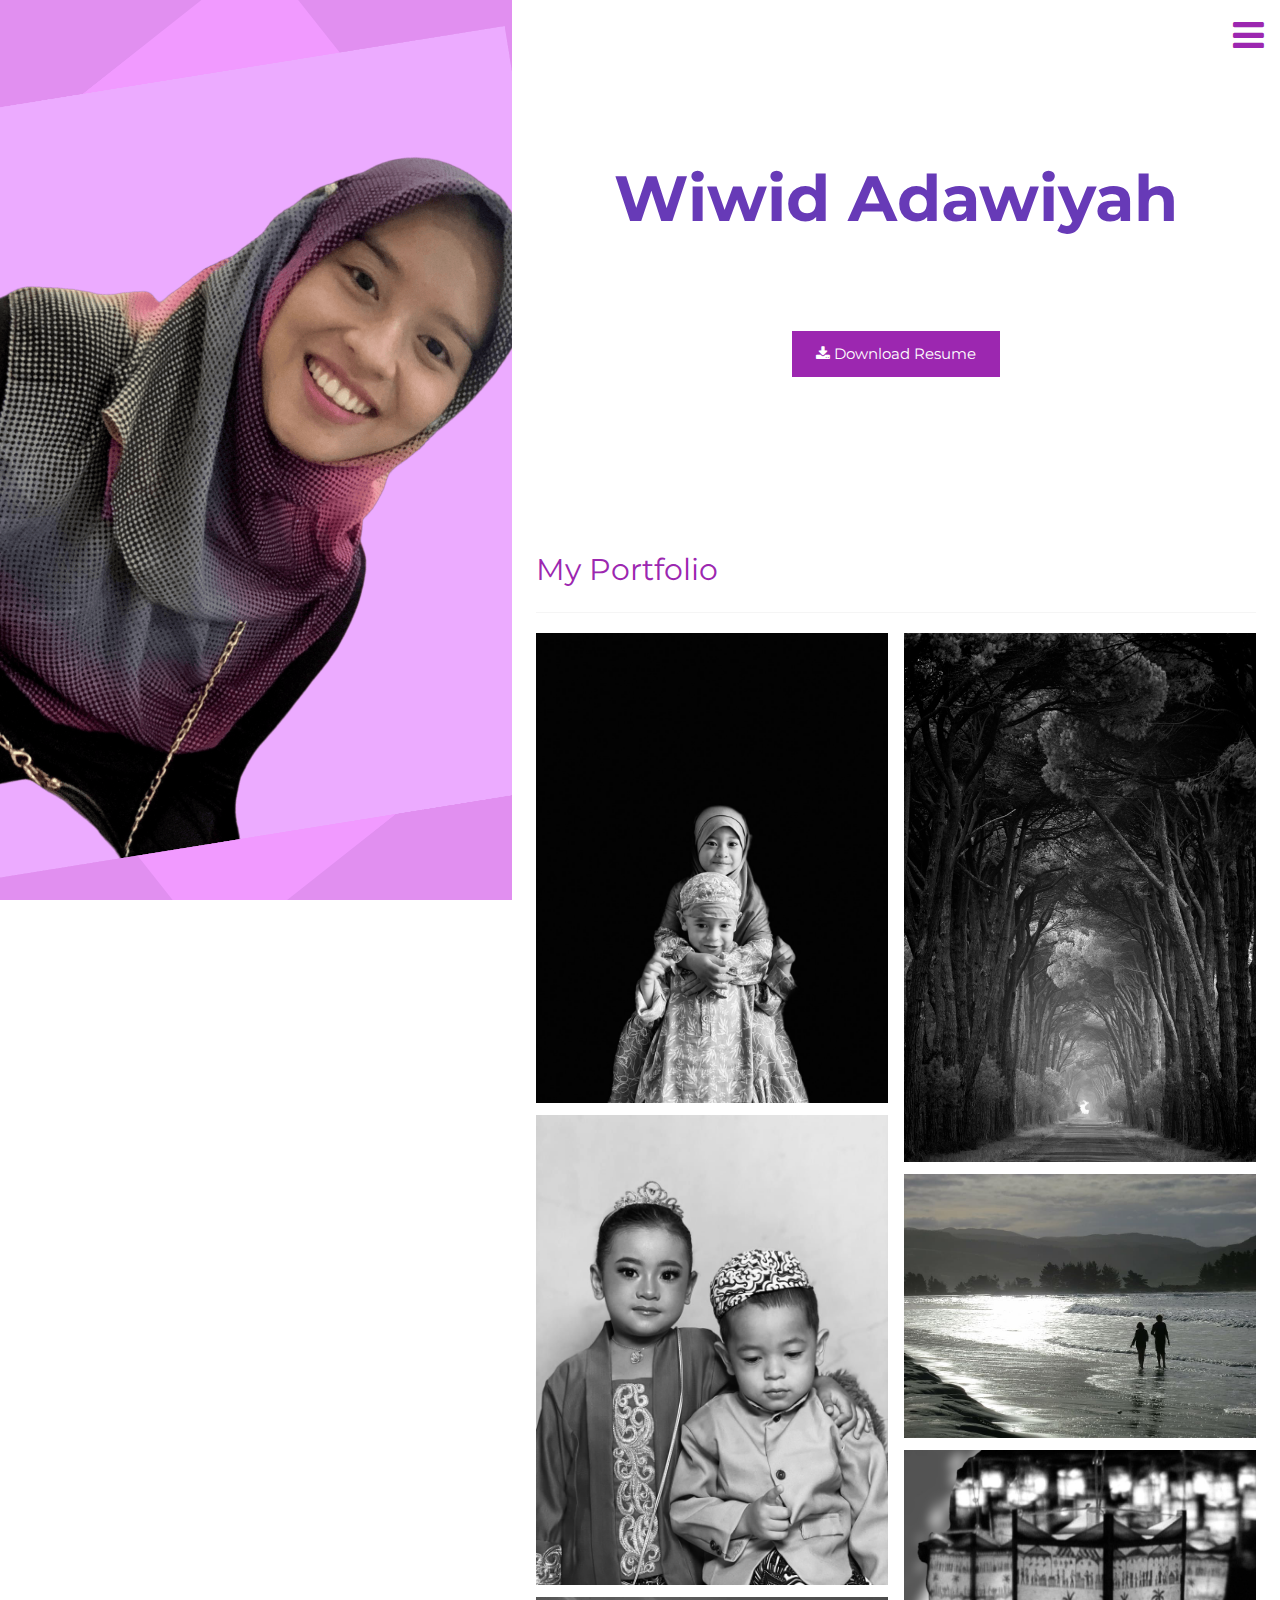
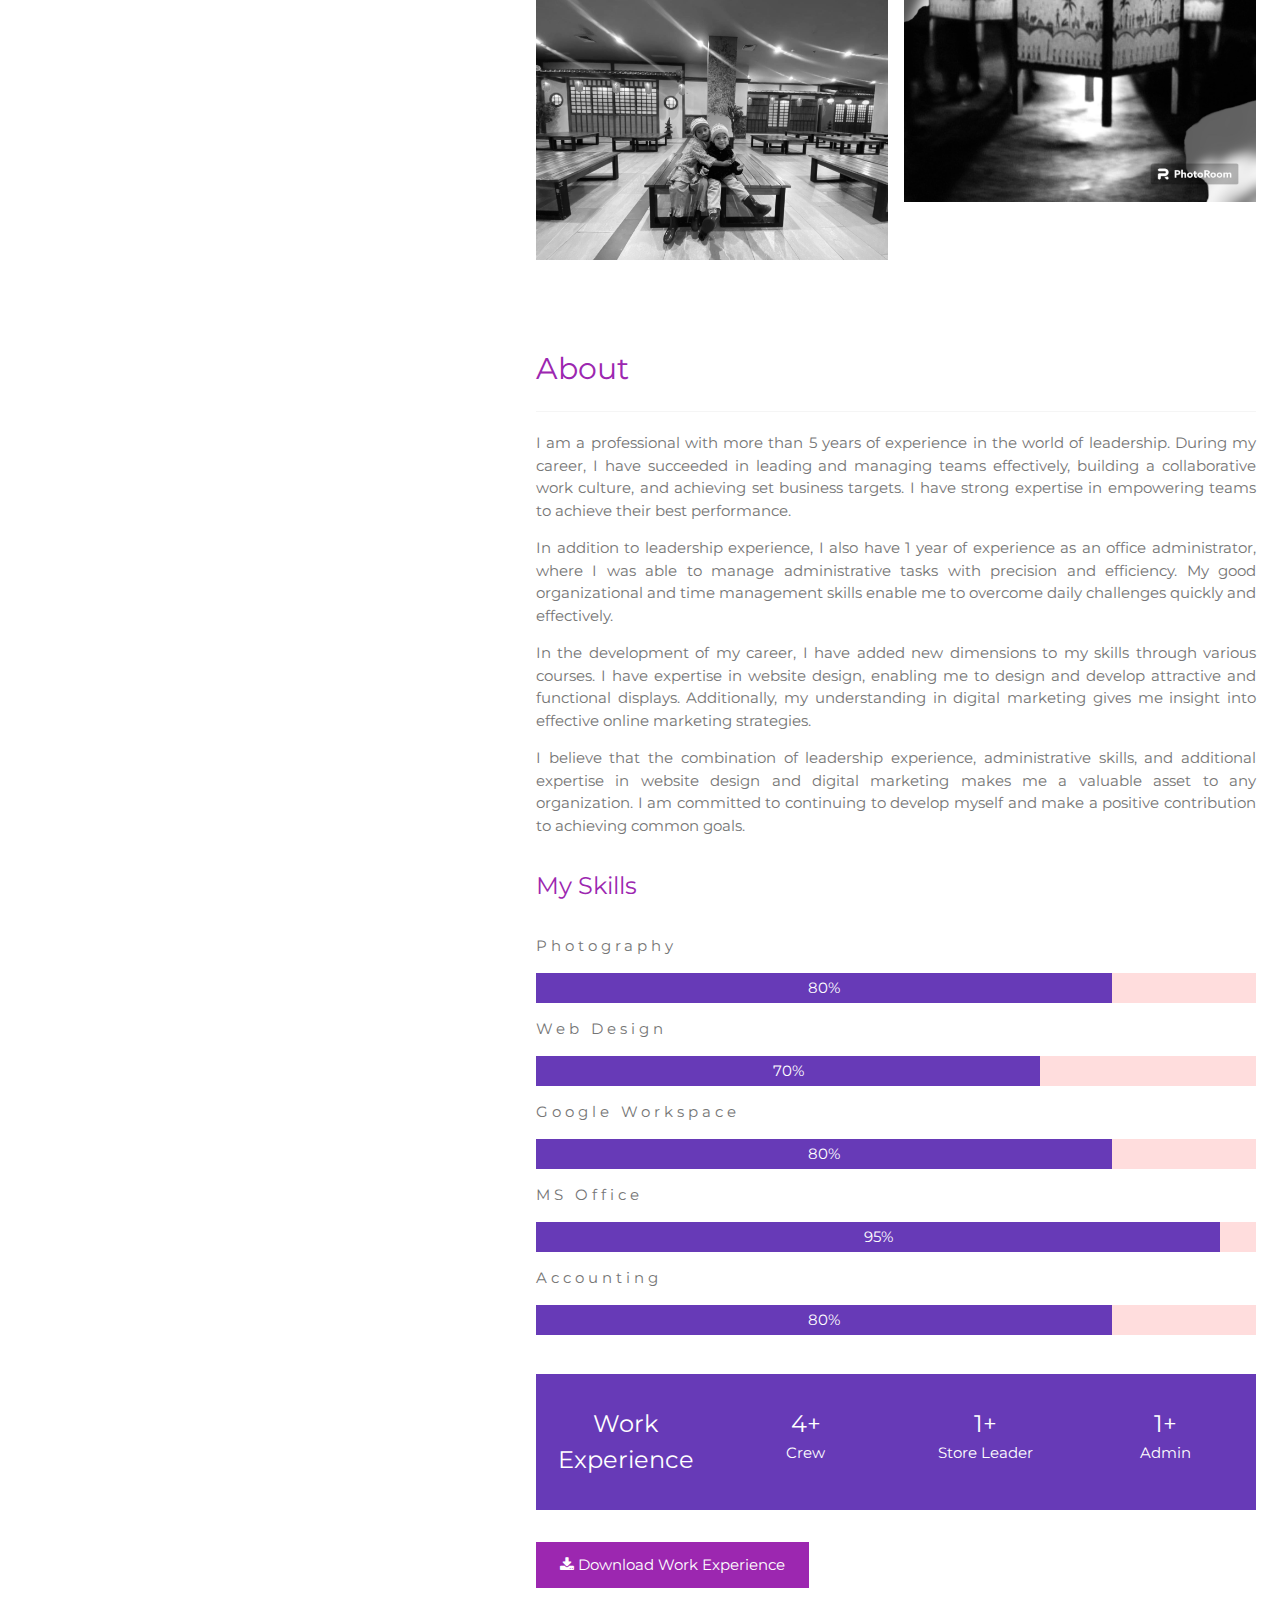
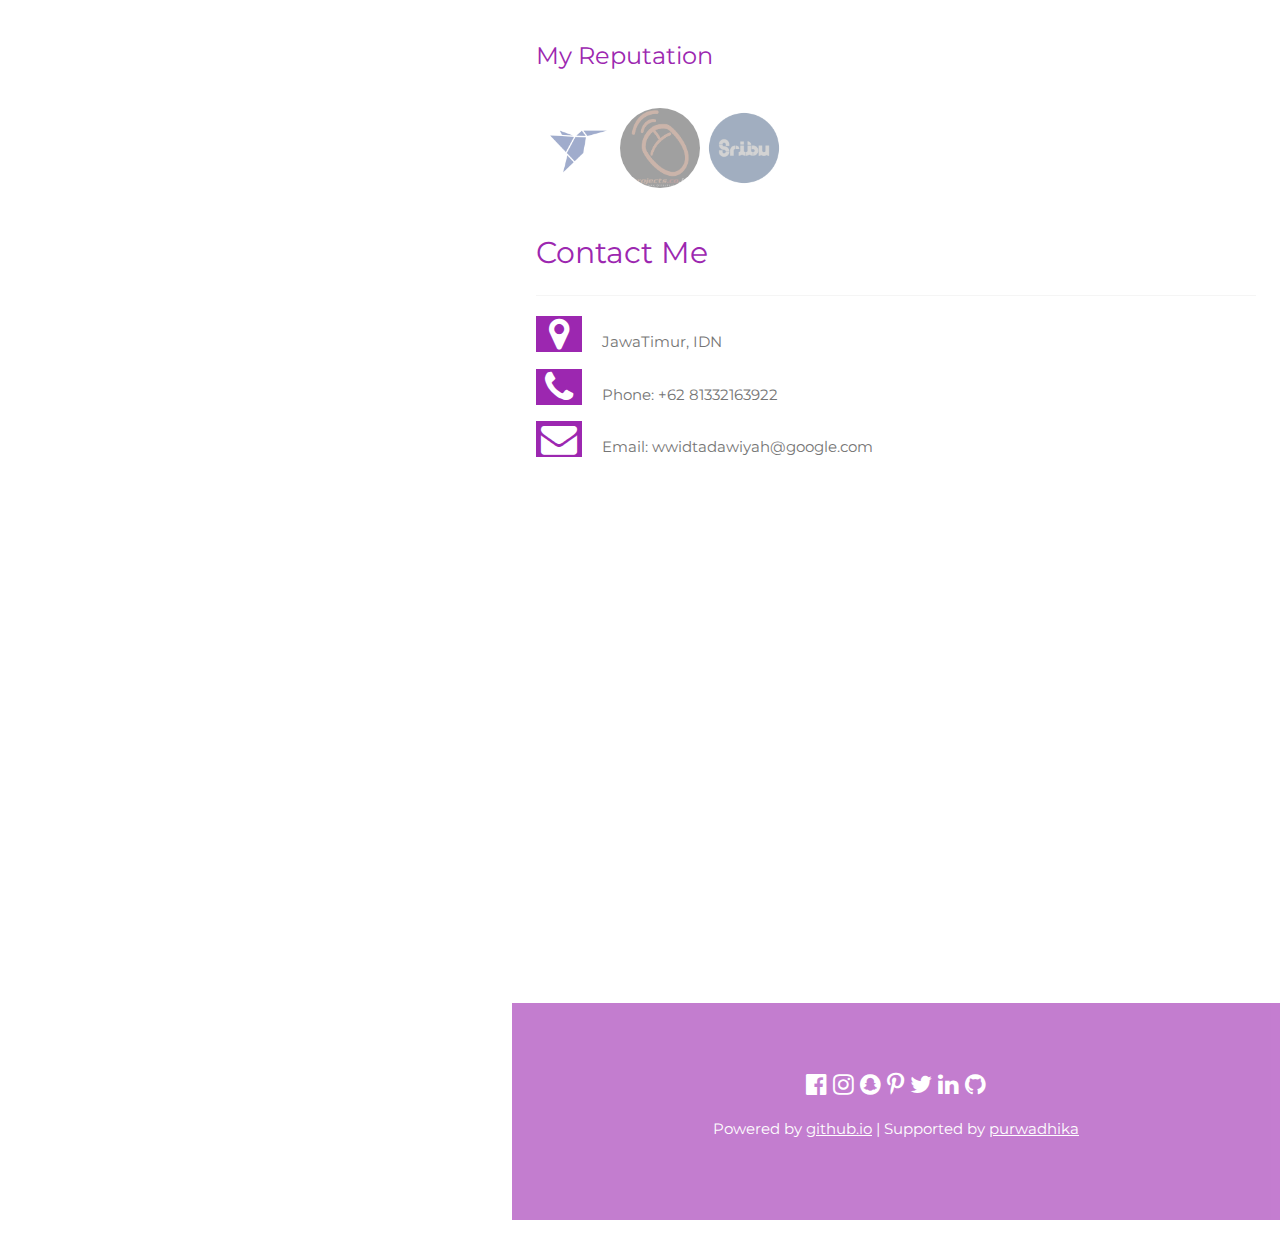
==== commit 463d3d12: "recolor side bar" ====
--- a/index.html
+++ b/index.html
@@ -6,7 +6,7 @@
 <link rel="stylesheet" href="https://www.w3schools.com/w3css/4/w3.css">
 <link rel="stylesheet" href="https://fonts.googleapis.com/css?family=Montserrat">
 <link rel="stylesheet" href="https://cdnjs.cloudflare.com/ajax/libs/font-awesome/4.7.0/css/font-awesome.min.css">
-<!-- <link rel="stylesheet" href="style.css"> -->
+<link rel="stylesheet" href="style.css">
 <style>
 body, h1,h2,h3,h4,h5,h6 {font-family: "Montserrat", sans-serif}
 .w3-row-padding img {margin-bottom: 12px}
@@ -43,14 +43,36 @@
 <div class="w3-main w3-padding-large" style="margin-left:40%">
 
   <!-- Menu icon to open sidebar -->
-  <span class="w3-button w3-top w3-white w3-xxlarge w3-text-grey w3-hover-text-black" style="width:auto;right:0;" onclick="openNav()"><i class="fa fa-bars"></i></span>
+  <span class="w3-button w3-top w3-white w3-xxlarge w3-text-purple w3-hover-text-black" style="width:auto;right:0;" onclick="openNav()"><i class="fa fa-bars"></i></span>
 
   <!-- Header -->
   <header class="w3-container w3-center" style="padding:128px 16px" id="home">
     <h1 class="w3-jumbo w3-text-deep-purple"><b>Wiwid Adawiyah</b></h1>
-    <p>Web Design</p>
-    <img src="img/mono_profil_img.jpeg" class="w3-image w3-hide-large w3-hide-small w3-round" style="display:block;width:60%;margin:auto;">
-    <img src="img/mono_profil_img.jpeg" class="w3-image w3-hide-large w3-hide-medium w3-round" width="1000" height="1333">
+    <!-- text slider -->
+    <div class="content-slider">
+      <div class="slider">
+        <div class="mask">
+          <ul>
+            <li class="anim1">
+              <div class="quote">Administrative Assistant</div>
+            </li>
+            <li class="anim2">
+              <div class="quote">Accounting</div>
+            </li>
+            <li class="anim3">
+              <div class="quote">Web Design</div>
+            </li>
+            <li class="anim4">
+              <div class="quote">Digital Marketing</div>
+            </li>
+          </ul>
+        </div>
+      </div>
+    </div>
+    <!-- end slider -->
+    <img src="img/main-profil-img.png" class="w3-image w3-hide-large w3-hide-small w3-round" style="display:block;width:60%;margin:auto;">
+    <img src="img/main-profil-img.png" class="w3-image w3-hide-large w3-hide-medium w3-round" width="1000" height="1333">
+    <br>
     <a class="w3-button w3-purple w3-padding-large w3-margin-top" target="_blank" href="https://drive.google.com/file/d/1vS2AKjcBrk6vDIzCUboHW1k1NSq4RQog/view?usp=sharing" >
       <i class="fa fa-download"></i> Download Resume
     </a>
--- a/style.css
+++ b/style.css
@@ -0,0 +1,223 @@
+
+
+.content-slider {
+    width: 100%;
+    height: 36px;
+  }
+  
+  .slider {
+    height: 32px;
+    width: 680px;
+    margin: 5px auto 0;
+    overflow: visible;
+    position: relative;
+  }
+  
+  .mask {
+    overflow: hidden;
+    height: 32px;
+  }
+  
+  .slider ul {
+    margin: 0;
+    padding: 0;
+    position: relative;
+  }
+  
+  .slider li {
+    width: 680px;
+    height: 320px;
+    position: absolute;
+    top: -325px;
+    list-style: none;
+  }
+  
+  .slider .quote {
+    font-size: 20px;
+    font-style: italic;
+  }
+  
+  .slider li.anim1 {
+    animation: cycle 15s linear infinite;
+    color: #ffc108;
+  }
+  
+  .slider li.anim2 {
+    animation: cycle2 15s linear infinite;
+    color: rgb(34, 252, 0);
+  }
+  
+  .slider li.anim3 {
+    animation: cycle3 15s linear infinite;
+    color: aqua;
+  }
+  
+  .slider li.anim4 {
+    animation: cycle4 15s linear infinite;
+    color: salmon;
+  }
+
+  
+  .slider:hover li {
+    animation-play-state: paused;
+  }
+  
+  @keyframes cycle {
+    0% {
+      top: 0px;
+    }
+    4% {
+      top: 0px;
+    }
+    16% {
+      top: 0px;
+      opacity: 1;
+      z-index: 0;
+    }
+    20% {
+      top: 325px;
+      opacity: 0;
+      z-index: 0;
+    }
+    21% {
+      top: -325px;
+      opacity: 0;
+      z-index: -1;
+    }
+    50% {
+      top: -325px;
+      opacity: 0;
+      z-index: -1;
+    }
+    92% {
+      top: -325px;
+      opacity: 0;
+      z-index: 0;
+    }
+    96% {
+      top: -325px;
+      opacity: 0;
+    }
+    100% {
+      top: 0px;
+      opacity: 1;
+    }
+  }
+  
+  @keyframes cycle2 {
+    0% {
+      top: -325px;
+      opacity: 0;
+    }
+    16% {
+      top: -325px;
+      opacity: 0;
+    }
+    20% {
+      top: 0px;
+      opacity: 1;
+    }
+    24% {
+      top: 0px;
+      opacity: 1;
+    }
+    36% {
+      top: 0px;
+      opacity: 1;
+      z-index: 0;
+    }
+    40% {
+      top: 325px;
+      opacity: 0;
+      z-index: 0;
+    }
+    41% {
+      top: -325px;
+      opacity: 0;
+      z-index: -1;
+    }
+    100% {
+      top: -325px;
+      opacity: 0;
+      z-index: -1;
+    }
+  }
+  
+  @keyframes cycle3 {
+    0% {
+      top: -325px;
+      opacity: 0;
+    }
+    36% {
+      top: -325px;
+      opacity: 0;
+    }
+    40% {
+      top: 0px;
+      opacity: 1;
+    }
+    44% {
+      top: 0px;
+      opacity: 1;
+    }
+    56% {
+      top: 0px;
+      opacity: 1;
+      z-index: 0;
+    }
+    60% {
+      top: 325px;
+      opacity: 0;
+      z-index: 0;
+    }
+    61% {
+      top: -325px;
+      opacity: 0;
+      z-index: -1;
+    }
+    100% {
+      top: -325px;
+      opacity: 0;
+      z-index: -1;
+    }
+  }
+  
+  @keyframes cycle4 {
+    0% {
+      top: -325px;
+      opacity: 0;
+    }
+    56% {
+      top: -325px;
+      opacity: 0;
+    }
+    60% {
+      top: 0px;
+      opacity: 1;
+    }
+    64% {
+      top: 0px;
+      opacity: 1;
+    }
+    76% {
+      top: 0px;
+      opacity: 1;
+      z-index: 0;
+    }
+    80% {
+      top: 325px;
+      opacity: 0;
+      z-index: 0;
+    }
+    81% {
+      top: -325px;
+      opacity: 0;
+      z-index: -1;
+    }
+    100% {
+      top: -325px;
+      opacity: 0;
+      z-index: -1;
+    }
+  }
+  